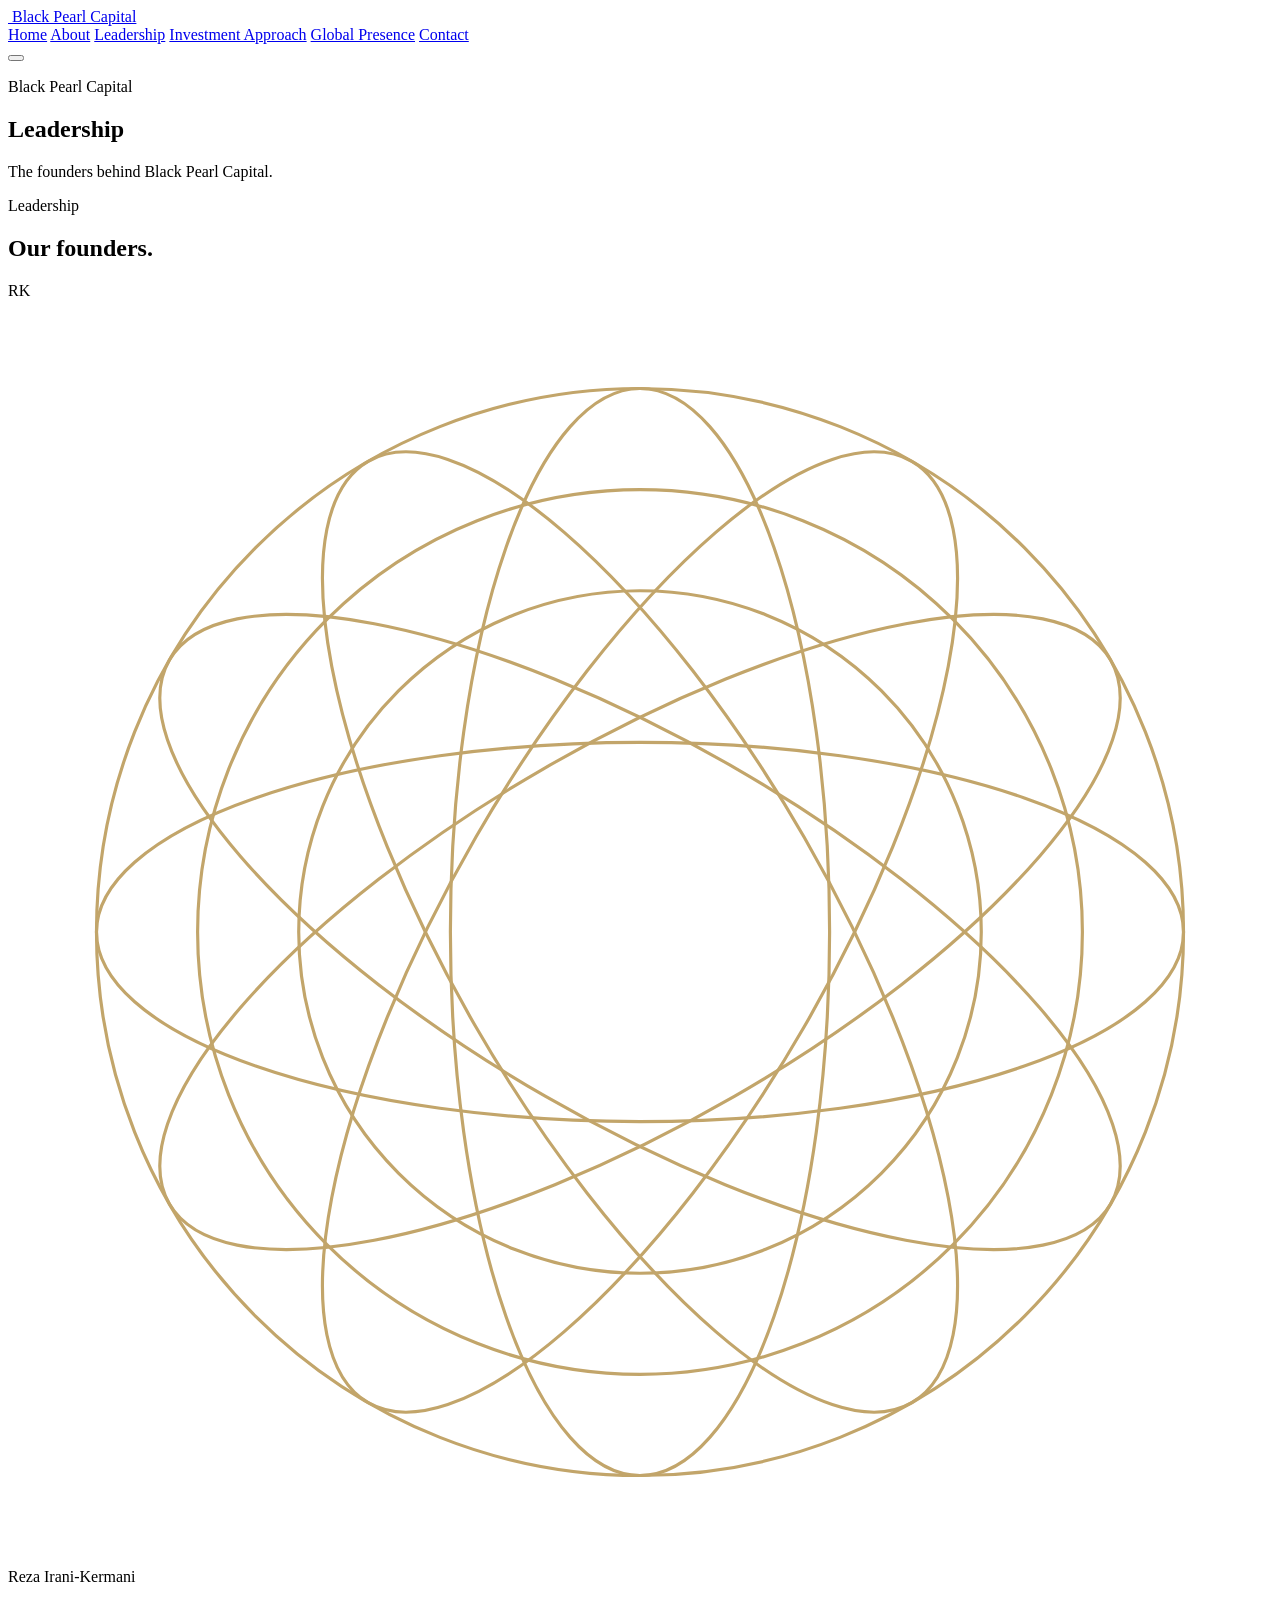
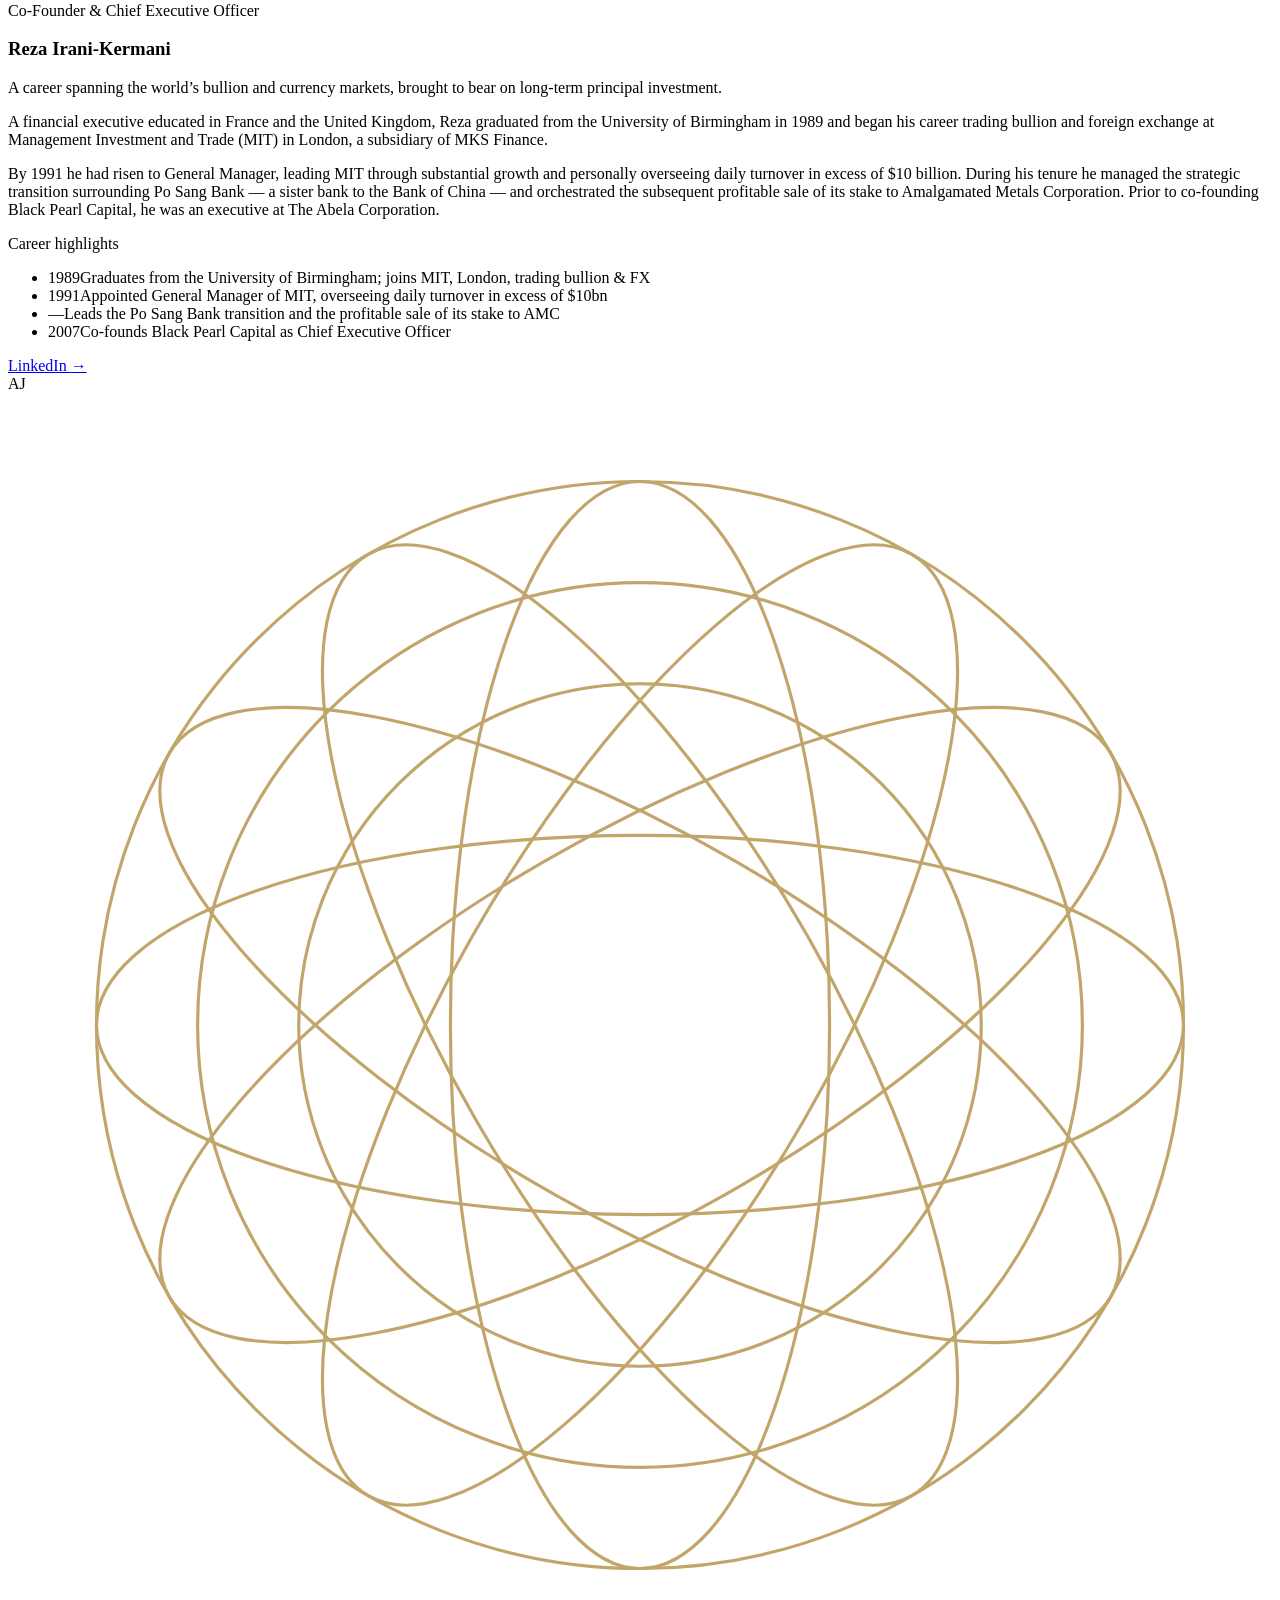
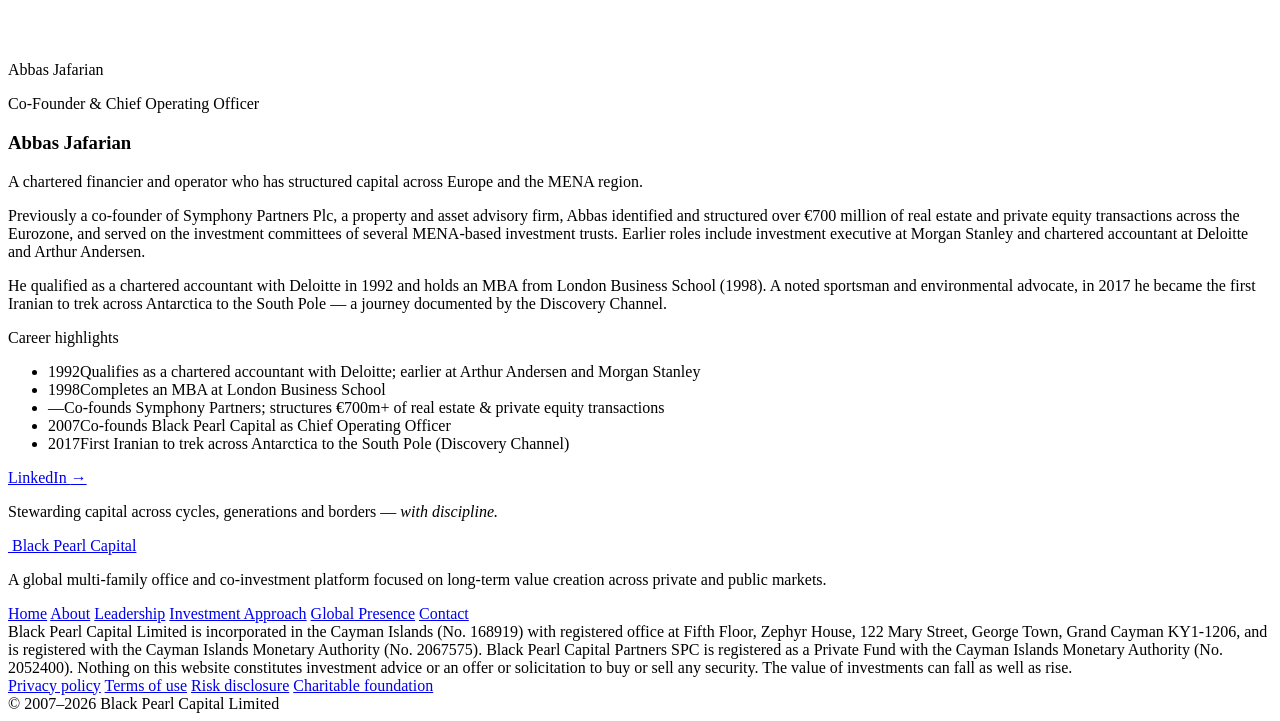
==== leadership.html @ 4b79a656 "Add files via upload" ====
<!DOCTYPE html>
<html lang="en">
<head>
  <meta charset="UTF-8" />
  <meta name="viewport" content="width=device-width, initial-scale=1" />
  <title>Leadership | Black Pearl Capital</title>
  <meta name="description" content="The founders of Black Pearl Capital: Reza Irani-Kermani and Abbas Jafarian." />
  <link rel="canonical" href="https://www.blackpearlcap.com/leadership.html" />
  <meta name="theme-color" content="#07090C" />
  <meta property="og:type" content="website" />
  <meta property="og:site_name" content="Black Pearl Capital" />
  <meta property="og:title" content="Leadership | Black Pearl Capital" />
  <meta property="og:description" content="The founders of Black Pearl Capital: Reza Irani-Kermani and Abbas Jafarian." />
  <meta property="og:image" content="assets/img/logo-mark.svg" />
  <link rel="icon" type="image/svg+xml" href="assets/img/logo-mark.svg" />
  <link rel="preconnect" href="https://fonts.googleapis.com" />
  <link rel="preconnect" href="https://fonts.gstatic.com" crossorigin />
  <link href="https://fonts.googleapis.com/css2?family=Newsreader:ital,opsz,wght@0,6..72,300;0,6..72,400;0,6..72,500;1,6..72,300;1,6..72,400&family=Hanken+Grotesk:wght@300;400;500;600&family=IBM+Plex+Mono:wght@400;500&display=swap" rel="stylesheet" />
  <link rel="stylesheet" href="assets/css/styles.css" />
</head>
<body>

  <header class="nav" id="nav">
    <div class="nav__inner">
      <a class="brand" href="index.html" aria-label="Black Pearl Capital home">
        <img class="brand__mark" src="assets/img/logo-mark.svg" alt="" aria-hidden="true" />
        <span class="brand__name">Black Pearl Capital</span>
      </a>
      <nav class="nav__links" aria-label="Primary">
        <a href="index.html">Home</a>
        <a href="about.html">About</a>
        <a href="leadership.html" class="is-current" aria-current="page">Leadership</a>
        <a href="approach.html">Investment Approach</a>
        <a href="presence.html">Global Presence</a>
        <a href="contact.html">Contact</a>
      </nav>
      <button class="nav__toggle" aria-label="Toggle menu" aria-expanded="false" aria-controls="nav">
        <span></span><span></span><span></span>
      </button>
    </div>
  </header>

  <main id="top">

    <section class="page-hero">
      <div class="container">
        <p class="eyebrow">Black Pearl Capital</p>
        <h1 class="page-hero__title">Leadership</h1>
        <p class="page-hero__sub">The founders behind Black Pearl Capital.</p>
      </div>
    </section>

<section class="section section--hair" id="founders" aria-labelledby="founders-title">
      <div class="container">
        <div class="section-head reveal">
          <p class="eyebrow">Leadership</p>
          <h2 class="section-title" id="founders-title">Our founders.</h2>
        </div>

        <div class="founders-list">
          <article class="founder reveal">
            <div class="founder__portrait" aria-hidden="true">
              <div class="founder__media">
                <!-- Drop in a portrait to use real photography: <img class="founder__photo" src="assets/img/reza.jpg" alt="Reza Irani-Kermani"> -->
                <span class="founder__mono">RK</span>
              </div>
              <svg class="founder__guilloche" viewBox="0 0 200 200" fill="none" stroke="#C2A56A" preserveAspectRatio="xMidYMid meet" aria-hidden="true">
                <g stroke-width="0.5">
                  <circle cx="100" cy="100" r="86"/><circle cx="100" cy="100" r="70"/><circle cx="100" cy="100" r="54"/>
                  <ellipse cx="100" cy="100" rx="86" ry="30"/>
                  <ellipse cx="100" cy="100" rx="86" ry="30" transform="rotate(30 100 100)"/>
                  <ellipse cx="100" cy="100" rx="86" ry="30" transform="rotate(60 100 100)"/>
                  <ellipse cx="100" cy="100" rx="86" ry="30" transform="rotate(90 100 100)"/>
                  <ellipse cx="100" cy="100" rx="86" ry="30" transform="rotate(120 100 100)"/>
                  <ellipse cx="100" cy="100" rx="86" ry="30" transform="rotate(150 100 100)"/>
                </g>
              </svg>
              <span class="founder__frame"></span>
              <span class="founder__plate">Reza Irani-Kermani</span>
            </div>
            <div class="founder__text">
              <p class="founder__role">Co-Founder &amp; Chief Executive Officer</p>
              <h3 class="founder__name">Reza Irani-Kermani</h3>
              <p class="founder__lead">A career spanning the world&rsquo;s bullion and currency markets, brought to bear on long-term principal investment.</p>
              <div class="founder__bio">
                <p>A financial executive educated in France and the United Kingdom, Reza graduated from the University of Birmingham in 1989 and began his career trading bullion and foreign exchange at Management Investment and Trade (MIT) in London, a subsidiary of MKS Finance.</p>
                <p>By 1991 he had risen to General Manager, leading MIT through substantial growth and personally overseeing daily turnover in excess of $10 billion. During his tenure he managed the strategic transition surrounding Po Sang Bank &mdash; a sister bank to the Bank of China &mdash; and orchestrated the subsequent profitable sale of its stake to Amalgamated Metals Corporation. Prior to co-founding Black Pearl Capital, he was an executive at The Abela Corporation.</p>
              </div>
              <div class="career">
                <p class="career__head">Career highlights</p>
                <ul class="career__list">
                  <li><span class="career__yr">1989</span><span class="career__ev">Graduates from the University of Birmingham; joins MIT, London, trading bullion &amp; FX</span></li>
                  <li><span class="career__yr">1991</span><span class="career__ev">Appointed General Manager of MIT, overseeing daily turnover in excess of $10bn</span></li>
                  <li><span class="career__yr">&mdash;</span><span class="career__ev">Leads the Po Sang Bank transition and the profitable sale of its stake to AMC</span></li>
                  <li><span class="career__yr">2007</span><span class="career__ev">Co-founds Black Pearl Capital as Chief Executive Officer</span></li>
                </ul>
              </div>
              <a class="founder__link" href="https://www.linkedin.com/in/reza-irani-kermani/" target="_blank" rel="noopener">LinkedIn <span aria-hidden="true">&rarr;</span></a>
            </div>
          </article>

          <article class="founder reveal">
            <div class="founder__portrait" aria-hidden="true">
              <div class="founder__media">
                <!-- Drop in a portrait to use real photography: <img class="founder__photo" src="assets/img/abbas.jpg" alt="Abbas Jafarian"> -->
                <span class="founder__mono">AJ</span>
              </div>
              <svg class="founder__guilloche" viewBox="0 0 200 200" fill="none" stroke="#C2A56A" preserveAspectRatio="xMidYMid meet" aria-hidden="true">
                <g stroke-width="0.5">
                  <circle cx="100" cy="100" r="86"/><circle cx="100" cy="100" r="70"/><circle cx="100" cy="100" r="54"/>
                  <ellipse cx="100" cy="100" rx="86" ry="30"/>
                  <ellipse cx="100" cy="100" rx="86" ry="30" transform="rotate(30 100 100)"/>
                  <ellipse cx="100" cy="100" rx="86" ry="30" transform="rotate(60 100 100)"/>
                  <ellipse cx="100" cy="100" rx="86" ry="30" transform="rotate(90 100 100)"/>
                  <ellipse cx="100" cy="100" rx="86" ry="30" transform="rotate(120 100 100)"/>
                  <ellipse cx="100" cy="100" rx="86" ry="30" transform="rotate(150 100 100)"/>
                </g>
              </svg>
              <span class="founder__frame"></span>
              <span class="founder__plate">Abbas Jafarian</span>
            </div>
            <div class="founder__text">
              <p class="founder__role">Co-Founder &amp; Chief Operating Officer</p>
              <h3 class="founder__name">Abbas Jafarian</h3>
              <p class="founder__lead">A chartered financier and operator who has structured capital across Europe and the MENA region.</p>
              <div class="founder__bio">
                <p>Previously a co-founder of Symphony Partners Plc, a property and asset advisory firm, Abbas identified and structured over &euro;700 million of real estate and private equity transactions across the Eurozone, and served on the investment committees of several MENA-based investment trusts. Earlier roles include investment executive at Morgan Stanley and chartered accountant at Deloitte and Arthur Andersen.</p>
                <p>He qualified as a chartered accountant with Deloitte in 1992 and holds an MBA from London Business School (1998). A noted sportsman and environmental advocate, in 2017 he became the first Iranian to trek across Antarctica to the South Pole &mdash; a journey documented by the Discovery Channel.</p>
              </div>
              <div class="career">
                <p class="career__head">Career highlights</p>
                <ul class="career__list">
                  <li><span class="career__yr">1992</span><span class="career__ev">Qualifies as a chartered accountant with Deloitte; earlier at Arthur Andersen and Morgan Stanley</span></li>
                  <li><span class="career__yr">1998</span><span class="career__ev">Completes an MBA at London Business School</span></li>
                  <li><span class="career__yr">&mdash;</span><span class="career__ev">Co-founds Symphony Partners; structures &euro;700m+ of real estate &amp; private equity transactions</span></li>
                  <li><span class="career__yr">2007</span><span class="career__ev">Co-founds Black Pearl Capital as Chief Operating Officer</span></li>
                  <li><span class="career__yr">2017</span><span class="career__ev">First Iranian to trek across Antarctica to the South Pole (Discovery Channel)</span></li>
                </ul>
              </div>
              <a class="founder__link" href="https://www.linkedin.com/in/abbas-jafarian-8b5b312/" target="_blank" rel="noopener">LinkedIn <span aria-hidden="true">&rarr;</span></a>
            </div>
          </article>
        </div>
      </div>
    </section>
  </main>

<footer class="footer">
    <div class="container">
      <p class="footer__statement reveal">Stewarding capital across cycles, generations and borders &mdash; <em>with discipline.</em></p>
      <div class="footer__top">
        <div class="footer__brand">
          <a class="brand" href="index.html" aria-label="Black Pearl Capital home">
            <img class="brand__mark" src="assets/img/logo-mark.svg" alt="" aria-hidden="true" />
            <span class="brand__name">Black Pearl Capital</span>
          </a>
          <p class="footer__tag">A global multi-family office and co-investment platform focused on long-term value creation across private and public markets.</p>
        </div>
        <nav class="footer__nav" aria-label="Footer">
          <a href="index.html">Home</a>
          <a href="about.html">About</a>
          <a href="leadership.html">Leadership</a>
          <a href="approach.html">Investment Approach</a>
          <a href="presence.html">Global Presence</a>
          <a href="contact.html">Contact</a>
        </nav>
      </div>

      <div class="footer__legal">
        Black Pearl Capital Limited is incorporated in the Cayman Islands (No. 168919) with registered office at Fifth Floor, Zephyr House, 122 Mary Street, George Town, Grand Cayman KY1-1206, and is registered with the Cayman Islands Monetary Authority (No. 2067575). Black Pearl Capital Partners SPC is registered as a Private Fund with the Cayman Islands Monetary Authority (No. 2052400). Nothing on this website constitutes investment advice or an offer or solicitation to buy or sell any security. The value of investments can fall as well as rise.
      </div>

      <div class="footer__bottom">
        <div class="footer__policies">
          <a href="https://www.blackpearlcap.com/privacy-policy" target="_blank" rel="noopener">Privacy policy</a>
          <a href="https://www.blackpearlcap.com/website-terms-of-use" target="_blank" rel="noopener">Terms of use</a>
          <a href="https://www.blackpearlcap.com/risk-disclosure" target="_blank" rel="noopener">Risk disclosure</a>
          <a href="https://www.blackpearlcap.com/charitable-foundation" target="_blank" rel="noopener">Charitable foundation</a>
        </div>
        <div class="footer__copy">&copy; 2007&ndash;<span id="year">2026</span> Black Pearl Capital Limited</div>
      </div>
    </div>
  </footer>
  <script src="components/world-map.js"></script>
  <script src="components/reveal.js"></script>
  <script src="assets/js/main.js"></script>
</body>
</html>
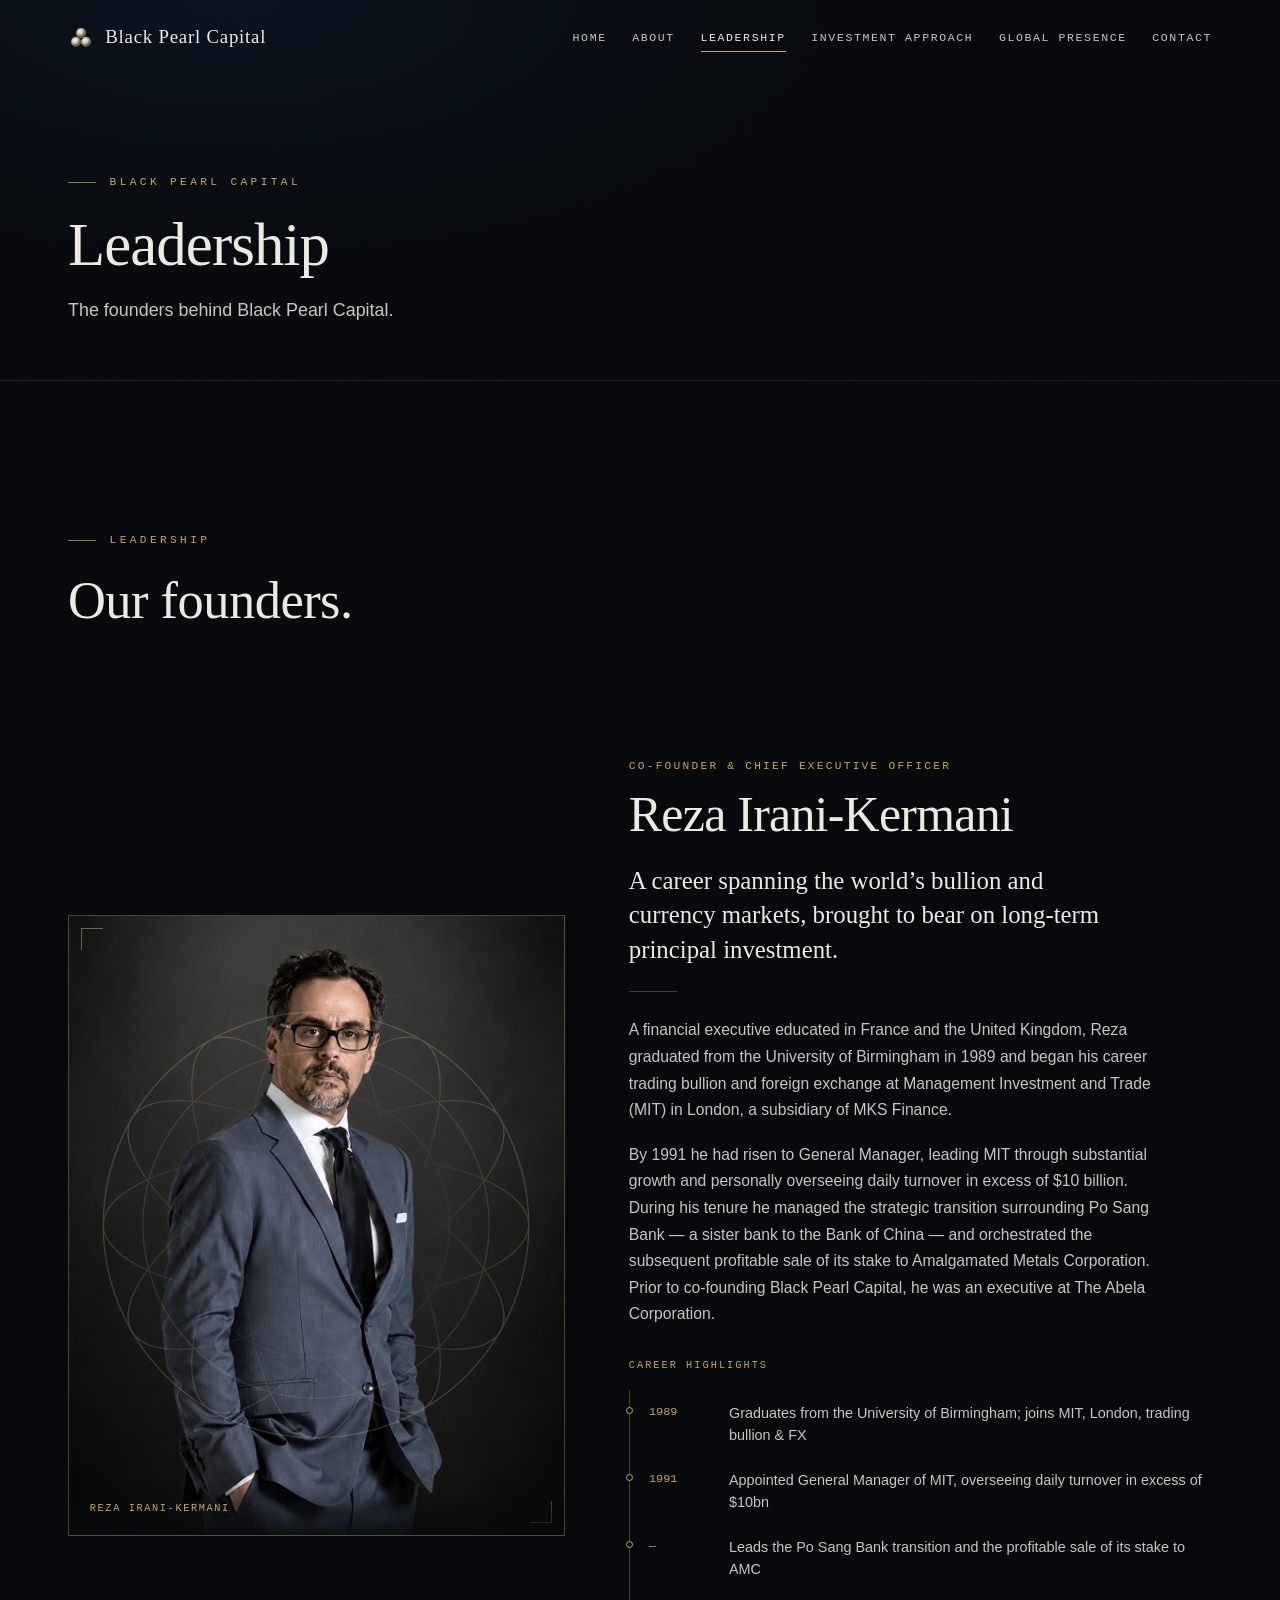
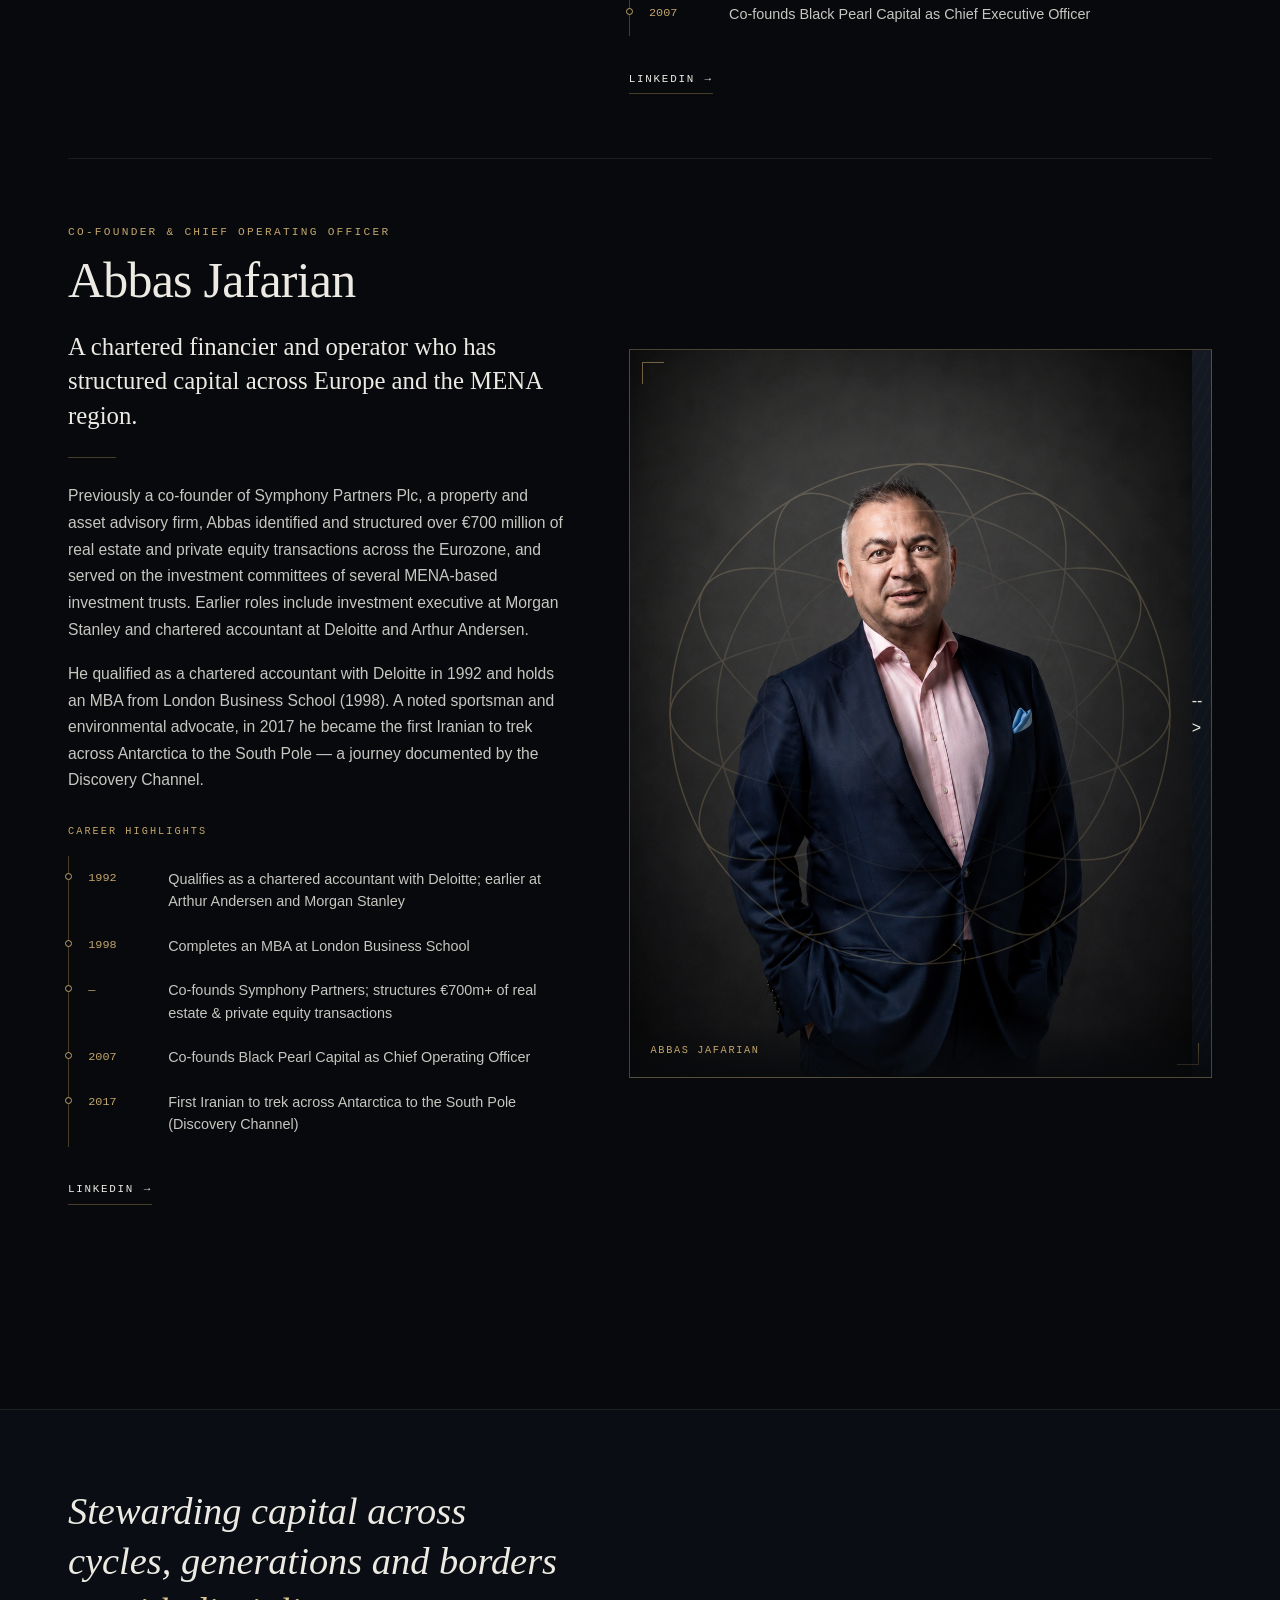
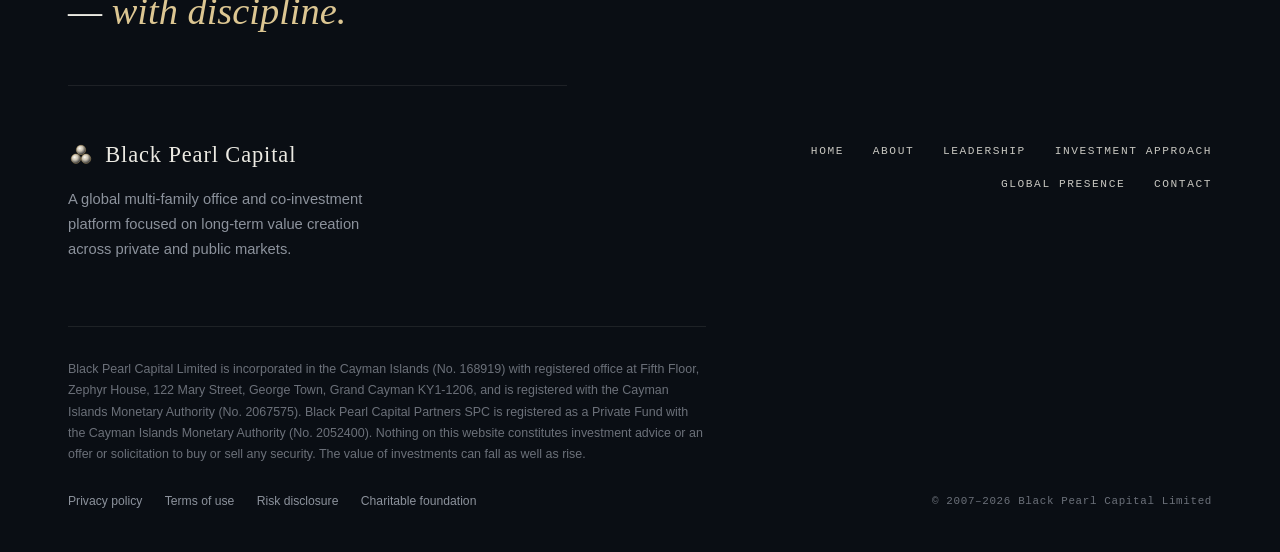
==== commit e7363f3a: "Update leadership.html" ====
--- a/leadership.html
+++ b/leadership.html
@@ -61,7 +61,7 @@
           <article class="founder reveal">
             <div class="founder__portrait" aria-hidden="true">
               <div class="founder__media">
-                <!-- Drop in a portrait to use real photography: <img class="founder__photo" src="assets/img/reza.jpg" alt="Reza Irani-Kermani"> -->
+               <img class="founder__photo" src="assets/img/Reza-Irani-Kermani.png" alt="Reza Irani-Kermani">
                 <span class="founder__mono">RK</span>
               </div>
               <svg class="founder__guilloche" viewBox="0 0 200 200" fill="none" stroke="#C2A56A" preserveAspectRatio="xMidYMid meet" aria-hidden="true">
@@ -102,7 +102,7 @@
           <article class="founder reveal">
             <div class="founder__portrait" aria-hidden="true">
               <div class="founder__media">
-                <!-- Drop in a portrait to use real photography: <img class="founder__photo" src="assets/img/abbas.jpg" alt="Abbas Jafarian"> -->
+               <img class="founder__photo" src="assets/img/Abbas-Jafarian.png" alt="Abbas Jafarian"> -->
                 <span class="founder__mono">AJ</span>
               </div>
               <svg class="founder__guilloche" viewBox="0 0 200 200" fill="none" stroke="#C2A56A" preserveAspectRatio="xMidYMid meet" aria-hidden="true">
--- a/assets/css/styles.css
+++ b/assets/css/styles.css
@@ -0,0 +1,1432 @@
+/* =====================================================================
+   Black Pearl Capital — Institutional Identity
+   Design system: serif voice (Newsreader) · grotesque clarity (Hanken
+   Grotesk) · mono precision (IBM Plex Mono). Obsidian + champagne gold.
+   ===================================================================== */
+
+/* ---------- Tokens ---------- */
+:root {
+  --obsidian:    #07090C;
+  --ink:         #0A0E14;
+  --navy:        #0B1422;
+  --navy-2:      #0E1B30;
+  --charcoal:    #12161D;
+  --charcoal-2:  #181D26;
+
+  --pearl:       #ECEAE3;
+  --pearl-2:     #C7C6C0;
+  --muted:       #8C929C;
+  --muted-2:     #6B7079;
+
+  --gold:        #C2A56A;
+  --gold-bright: #DCC692;
+  --gold-deep:   #8C7240;
+
+  --line:        rgba(236,234,227,0.085);
+  --line-soft:   rgba(236,234,227,0.05);
+  --gold-line:   rgba(194,165,106,0.34);
+  --gold-glow:   rgba(194,165,106,0.16);
+
+  --serif: "Newsreader", Georgia, "Times New Roman", serif;
+  --sans:  "Hanken Grotesk", -apple-system, BlinkMacSystemFont, "Segoe UI", Roboto, sans-serif;
+  --mono:  "IBM Plex Mono", ui-monospace, "SFMono-Regular", Menlo, monospace;
+
+  --container: 1240px;
+  --pad-x: clamp(1.25rem, 5vw, 3rem);
+  --section-y: clamp(5rem, 11vw, 9.5rem);
+
+  --ease: cubic-bezier(0.22, 1, 0.36, 1);
+  --nav-h: 76px;
+}
+
+/* ---------- Reset ---------- */
+*, *::before, *::after { box-sizing: border-box; }
+* { margin: 0; }
+html {
+  scroll-behavior: smooth;
+  scroll-padding-top: var(--nav-h);
+  -webkit-text-size-adjust: 100%;
+}
+body {
+  background: var(--obsidian);
+  color: var(--pearl);
+  font-family: var(--sans);
+  font-size: 1rem;
+  line-height: 1.7;
+  font-weight: 360;
+  -webkit-font-smoothing: antialiased;
+  text-rendering: optimizeLegibility;
+  overflow-x: hidden;
+}
+img, svg { display: block; max-width: 100%; }
+a { color: inherit; text-decoration: none; }
+button { font: inherit; color: inherit; background: none; border: none; cursor: pointer; }
+ul { list-style: none; padding: 0; }
+:focus-visible {
+  outline: 2px solid var(--gold);
+  outline-offset: 3px;
+  border-radius: 2px;
+}
+
+/* Film grain — kills flat gradients, adds matte depth */
+body::after {
+  content: "";
+  position: fixed;
+  inset: 0;
+  pointer-events: none;
+  z-index: 9999;
+  opacity: 0.035;
+  mix-blend-mode: overlay;
+  background-image: url("data:image/svg+xml,%3Csvg xmlns='http://www.w3.org/2000/svg' width='160' height='160'%3E%3Cfilter id='n'%3E%3CfeTurbulence type='fractalNoise' baseFrequency='0.85' numOctaves='2' stitchTiles='stitch'/%3E%3C/filter%3E%3Crect width='100%25' height='100%25' filter='url(%23n)'/%3E%3C/svg%3E");
+}
+
+/* ---------- Layout primitives ---------- */
+.container {
+  width: 100%;
+  max-width: var(--container);
+  margin-inline: auto;
+  padding-inline: var(--pad-x);
+}
+.section { padding-block: var(--section-y); position: relative; }
+.section--hair { border-top: 1px solid var(--line); }
+
+.eyebrow {
+  font-family: var(--mono);
+  font-size: 0.7rem;
+  letter-spacing: 0.3em;
+  text-transform: uppercase;
+  color: var(--gold);
+  display: inline-flex;
+  align-items: center;
+  gap: 0.85rem;
+  font-weight: 500;
+}
+.eyebrow::before {
+  content: "";
+  width: 28px;
+  height: 1px;
+  background: var(--gold);
+  opacity: 0.7;
+}
+.section-head { max-width: 60ch; margin-bottom: clamp(2.5rem, 5vw, 4rem); }
+.section-title {
+  font-family: var(--serif);
+  font-weight: 300;
+  font-size: clamp(1.9rem, 4.1vw, 3.3rem);
+  line-height: 1.08;
+  letter-spacing: -0.01em;
+  margin-top: 1.4rem;
+  color: var(--pearl);
+}
+.section-title em { font-style: italic; color: var(--gold-bright); }
+.lede {
+  margin-top: 1.5rem;
+  color: var(--pearl-2);
+  font-size: clamp(1rem, 1.4vw, 1.12rem);
+  max-width: 56ch;
+  line-height: 1.75;
+}
+
+/* Reveal-on-scroll */
+.reveal {
+  opacity: 0;
+  transform: translateY(26px);
+  transition: opacity 1s var(--ease), transform 1s var(--ease);
+  will-change: opacity, transform;
+}
+.reveal.is-visible { opacity: 1; transform: none; }
+[data-reveal-delay="1"] { transition-delay: 0.08s; }
+[data-reveal-delay="2"] { transition-delay: 0.16s; }
+[data-reveal-delay="3"] { transition-delay: 0.24s; }
+[data-reveal-delay="4"] { transition-delay: 0.32s; }
+
+/* ---------- Buttons ---------- */
+.btn {
+  display: inline-flex;
+  align-items: center;
+  gap: 0.7rem;
+  font-family: var(--mono);
+  font-size: 0.74rem;
+  letter-spacing: 0.18em;
+  text-transform: uppercase;
+  padding: 1.05rem 1.6rem;
+  border: 1px solid var(--gold-line);
+  color: var(--pearl);
+  position: relative;
+  overflow: hidden;
+  transition: color 0.5s var(--ease), border-color 0.5s var(--ease);
+}
+.btn::before {
+  content: "";
+  position: absolute; inset: 0;
+  background: var(--gold);
+  transform: translateY(101%);
+  transition: transform 0.5s var(--ease);
+  z-index: -1;
+}
+.btn:hover { color: var(--obsidian); border-color: var(--gold); }
+.btn:hover::before { transform: translateY(0); }
+.btn .arrow { transition: transform 0.5s var(--ease); }
+.btn:hover .arrow { transform: translateX(4px); }
+.btn--ghost { border-color: var(--line); color: var(--pearl-2); }
+.btn--ghost::before { background: rgba(236,234,227,0.92); }
+
+/* ====================================================================
+   Navigation
+   ==================================================================== */
+.nav {
+  position: fixed;
+  inset: 0 0 auto 0;
+  z-index: 100;
+  height: var(--nav-h);
+  display: flex;
+  align-items: center;
+  transition: background 0.5s var(--ease), border-color 0.5s var(--ease), backdrop-filter 0.5s var(--ease);
+  border-bottom: 1px solid transparent;
+}
+.nav.is-scrolled {
+  background: rgba(7,9,12,0.78);
+  backdrop-filter: blur(14px) saturate(120%);
+  -webkit-backdrop-filter: blur(14px) saturate(120%);
+  border-bottom-color: var(--line);
+}
+.nav__inner {
+  width: 100%;
+  max-width: var(--container);
+  margin-inline: auto;
+  padding-inline: var(--pad-x);
+  display: flex;
+  align-items: center;
+  justify-content: space-between;
+  gap: 2rem;
+}
+.brand { display: flex; align-items: center; gap: 0.7rem; }
+.brand__mark { width: 26px; height: 26px; flex: none; }
+.brand__name {
+  font-family: var(--serif);
+  font-size: 1.18rem;
+  letter-spacing: 0.04em;
+  font-weight: 400;
+  line-height: 1;
+}
+.brand__name span { color: inherit; }
+.nav__links { display: flex; align-items: center; gap: clamp(1.1rem, 2vw, 2.1rem); }
+.nav__links a {
+  font-family: var(--mono);
+  font-size: 0.72rem;
+  letter-spacing: 0.14em;
+  text-transform: uppercase;
+  color: var(--pearl-2);
+  position: relative;
+  padding-block: 0.3rem;
+  transition: color 0.4s var(--ease);
+}
+.nav__links a::after {
+  content: "";
+  position: absolute; left: 0; bottom: 0;
+  width: 100%; height: 1px;
+  background: var(--gold);
+  transform: scaleX(0);
+  transform-origin: left;
+  transition: transform 0.4s var(--ease);
+}
+.nav__links a:hover, .nav__links a.is-active { color: var(--pearl); }
+.nav__links a:hover::after, .nav__links a.is-active::after { transform: scaleX(1); }
+
+.nav__toggle {
+  display: none;
+  width: 30px; height: 22px;
+  position: relative;
+}
+.nav__toggle span {
+  position: absolute; left: 0; height: 1.5px; width: 100%;
+  background: var(--pearl);
+  transition: transform 0.4s var(--ease), opacity 0.3s var(--ease);
+}
+.nav__toggle span:nth-child(1) { top: 0; }
+.nav__toggle span:nth-child(2) { top: 50%; transform: translateY(-50%); }
+.nav__toggle span:nth-child(3) { bottom: 0; }
+.nav.is-open .nav__toggle span:nth-child(1) { top: 50%; transform: rotate(45deg); }
+.nav.is-open .nav__toggle span:nth-child(2) { opacity: 0; }
+.nav.is-open .nav__toggle span:nth-child(3) { bottom: auto; top: 50%; transform: rotate(-45deg); }
+
+/* ====================================================================
+   Hero
+   ==================================================================== */
+.hero {
+  position: relative;
+  min-height: 100svh;
+  display: flex;
+  align-items: center;
+  padding-top: var(--nav-h);
+  overflow: hidden;
+  isolation: isolate;
+}
+.hero__map {
+  position: absolute;
+  inset: -8% -4% auto -4%;
+  top: 50%;
+  transform: translateY(-50%);
+  z-index: -2;
+  opacity: 0.9;
+}
+.hero__map svg { width: 108%; height: auto; margin-left: -4%; }
+.hero::before {
+  /* radial spotlight + vignette */
+  content: "";
+  position: absolute; inset: 0; z-index: -1;
+  background:
+    radial-gradient(80% 70% at 22% 42%, rgba(14,27,48,0.55), transparent 60%),
+    radial-gradient(120% 120% at 80% 30%, rgba(0,0,0,0) 35%, var(--obsidian) 85%),
+    linear-gradient(to bottom, rgba(7,9,12,0.35), rgba(7,9,12,0.2) 45%, var(--obsidian) 96%);
+}
+.hero__inner { width: 100%; }
+.hero__eyebrow { margin-bottom: 2rem; }
+.hero h1 {
+  font-family: var(--serif);
+  font-weight: 300;
+  font-size: clamp(2.6rem, 6.6vw, 6.2rem);
+  line-height: 1.02;
+  letter-spacing: -0.018em;
+  max-width: 17ch;
+  color: var(--pearl);
+}
+.hero h1 .ln { display: block; overflow: hidden; }
+.hero h1 .ln > span { display: block; }
+.hero h1 em { font-style: italic; color: var(--gold-bright); }
+.hero__sub {
+  margin-top: 2rem;
+  max-width: 54ch;
+  color: var(--pearl-2);
+  font-size: clamp(1.02rem, 1.5vw, 1.22rem);
+  line-height: 1.7;
+}
+.hero__cta { margin-top: 2.8rem; display: flex; flex-wrap: wrap; gap: 1rem; }
+.hero__scroll {
+  position: absolute;
+  bottom: 2rem; left: var(--pad-x);
+  display: flex; align-items: center; gap: 0.8rem;
+  font-family: var(--mono); font-size: 0.66rem; letter-spacing: 0.22em;
+  text-transform: uppercase; color: var(--muted);
+}
+.hero__scroll .line {
+  width: 46px; height: 1px; background: var(--gold-line); position: relative; overflow: hidden;
+}
+.hero__scroll .line::after {
+  content: ""; position: absolute; inset: 0; width: 40%; background: var(--gold);
+  animation: scrollLine 2.6s var(--ease) infinite;
+}
+@keyframes scrollLine { 0% { transform: translateX(-120%);} 60%,100% { transform: translateX(280%);} }
+
+/* Hero load choreography */
+.hero h1 .ln > span,
+.hero__eyebrow, .hero__sub, .hero__cta, .hero__scroll {
+  opacity: 0; transform: translateY(110%);
+}
+.hero h1 .ln > span { transform: translateY(110%); }
+.hero__eyebrow, .hero__sub, .hero__cta, .hero__scroll { transform: translateY(20px); }
+.is-loaded .hero h1 .ln > span,
+.is-loaded .hero__eyebrow,
+.is-loaded .hero__sub,
+.is-loaded .hero__cta,
+.is-loaded .hero__scroll {
+  opacity: 1; transform: none;
+  transition: opacity 1.1s var(--ease), transform 1.1s var(--ease);
+}
+.is-loaded .hero__eyebrow { transition-delay: 0.1s; }
+.is-loaded .hero h1 .ln:nth-child(1) > span { transition-delay: 0.25s; }
+.is-loaded .hero h1 .ln:nth-child(2) > span { transition-delay: 0.37s; }
+.is-loaded .hero h1 .ln:nth-child(3) > span { transition-delay: 0.49s; }
+.is-loaded .hero h1 .ln:nth-child(4) > span { transition-delay: 0.61s; }
+.is-loaded .hero__sub { transition-delay: 0.8s; }
+.is-loaded .hero__cta { transition-delay: 0.95s; }
+.is-loaded .hero__scroll { transition-delay: 1.2s; }
+
+/* ====================================================================
+   Stats band
+   ==================================================================== */
+.stats {
+  border-top: 1px solid var(--line);
+  border-bottom: 1px solid var(--line);
+  background: linear-gradient(180deg, rgba(11,20,34,0.4), rgba(7,9,12,0));
+}
+.stats__grid {
+  display: grid;
+  grid-template-columns: repeat(4, 1fr);
+}
+.stat {
+  padding: clamp(2.2rem, 4vw, 3.4rem) clamp(1.2rem, 2.5vw, 2.2rem);
+  border-left: 1px solid var(--line);
+}
+.stat:first-child { border-left: none; }
+.stat__num {
+  font-family: var(--serif);
+  font-weight: 300;
+  font-size: clamp(2.4rem, 4.6vw, 4rem);
+  line-height: 1;
+  color: var(--pearl);
+  letter-spacing: -0.01em;
+}
+.stat__num .unit { color: var(--gold); }
+.stat__label {
+  margin-top: 1rem;
+  font-family: var(--mono);
+  font-size: 0.68rem;
+  letter-spacing: 0.16em;
+  text-transform: uppercase;
+  color: var(--pearl-2);
+}
+.stat__sub { margin-top: 0.45rem; font-size: 0.86rem; color: var(--muted); }
+
+/* ====================================================================
+   The Firm
+   ==================================================================== */
+.firm__grid {
+  display: grid;
+  grid-template-columns: 0.95fr 1.15fr;
+  gap: clamp(2.5rem, 6vw, 6rem);
+  align-items: start;
+}
+.firm__body p { color: var(--pearl-2); margin-bottom: 1.3rem; max-width: 56ch; }
+.firm__body p:last-child { margin-bottom: 0; }
+.pullquote {
+  font-family: var(--serif);
+  font-weight: 300;
+  font-style: italic;
+  font-size: clamp(1.5rem, 2.8vw, 2.4rem);
+  line-height: 1.3;
+  color: var(--pearl);
+  position: relative;
+  padding-left: 1.6rem;
+  border-left: 1px solid var(--gold-line);
+}
+.pullquote cite {
+  display: block;
+  margin-top: 1.4rem;
+  font-family: var(--mono);
+  font-style: normal;
+  font-size: 0.7rem;
+  letter-spacing: 0.16em;
+  text-transform: uppercase;
+  color: var(--gold);
+}
+
+/* ====================================================================
+   Philosophy
+   ==================================================================== */
+.pillars {
+  display: grid;
+  grid-template-columns: 1fr 1fr;
+  gap: clamp(1.5rem, 3vw, 2.4rem);
+  margin-bottom: clamp(2.4rem, 5vw, 3.6rem);
+}
+.pillar {
+  padding: clamp(2rem, 3.5vw, 3rem);
+  border: 1px solid var(--line);
+  background: linear-gradient(180deg, rgba(24,29,38,0.55), rgba(10,14,20,0.2));
+  position: relative;
+  transition: border-color 0.6s var(--ease), transform 0.6s var(--ease);
+}
+.pillar:hover { border-color: var(--gold-line); transform: translateY(-4px); }
+.pillar__k {
+  font-family: var(--mono); font-size: 0.68rem; letter-spacing: 0.2em;
+  text-transform: uppercase; color: var(--gold);
+}
+.pillar h3 {
+  font-family: var(--serif); font-weight: 350; font-size: clamp(1.35rem, 2.2vw, 1.9rem);
+  margin: 0.9rem 0 1rem; line-height: 1.2;
+}
+.pillar p { color: var(--pearl-2); font-size: 0.98rem; }
+.tenets {
+  display: grid;
+  grid-template-columns: repeat(4, 1fr);
+  border-top: 1px solid var(--line);
+}
+.tenet {
+  padding: clamp(1.8rem, 3vw, 2.6rem) clamp(1.2rem, 2vw, 1.8rem);
+  border-left: 1px solid var(--line);
+}
+.tenet:first-child { border-left: none; }
+.tenet h4 {
+  font-family: var(--serif); font-weight: 400; font-size: 1.18rem; margin-bottom: 0.8rem;
+}
+.tenet p { color: var(--muted); font-size: 0.9rem; line-height: 1.65; }
+.tenet .idx {
+  font-family: var(--mono); font-size: 0.66rem; color: var(--gold-deep);
+  letter-spacing: 0.15em; display: block; margin-bottom: 1rem;
+}
+
+/* ====================================================================
+   Investment focus
+   ==================================================================== */
+.focus__grid {
+  display: grid;
+  grid-template-columns: repeat(6, 1fr);
+  gap: 1.1rem;
+}
+.fcard {
+  grid-column: span 2;
+  position: relative;
+  min-height: 360px;
+  border: 1px solid var(--line);
+  overflow: hidden;
+  display: flex;
+  flex-direction: column;
+  justify-content: flex-end;
+  padding: clamp(1.6rem, 2.4vw, 2.2rem);
+  background: var(--charcoal);
+  transition: border-color 0.6s var(--ease), transform 0.6s var(--ease);
+}
+.fcard:nth-child(1), .fcard:nth-child(2) { grid-column: span 3; min-height: 420px; }
+.fcard:hover { border-color: var(--gold-line); transform: translateY(-4px); }
+.fcard__art { position: absolute; inset: 0; z-index: 0; opacity: 0.9; }
+.fcard__art svg { width: 100%; height: 100%; }
+.fcard::after {
+  content: ""; position: absolute; inset: 0; z-index: 1;
+  background: linear-gradient(180deg, rgba(7,9,12,0.1) 0%, rgba(7,9,12,0.55) 55%, rgba(7,9,12,0.92) 100%);
+  transition: opacity 0.6s var(--ease);
+}
+.fcard > * { position: relative; z-index: 2; }
+.fcard__k {
+  font-family: var(--mono); font-size: 0.64rem; letter-spacing: 0.2em;
+  text-transform: uppercase; color: var(--gold); margin-bottom: 0.7rem;
+}
+.fcard h3 {
+  font-family: var(--serif); font-weight: 350; font-size: clamp(1.4rem, 2.2vw, 1.95rem);
+  line-height: 1.12; margin-bottom: 0.9rem;
+}
+.fcard p {
+  color: var(--pearl-2); font-size: 0.92rem; line-height: 1.6;
+  max-width: 46ch;
+  max-height: 0; opacity: 0; overflow: hidden;
+  transition: max-height 0.7s var(--ease), opacity 0.6s var(--ease), margin 0.6s var(--ease);
+}
+.fcard:hover p, .fcard:focus-within p { max-height: 200px; opacity: 1; }
+
+/* ====================================================================
+   Track record / timeline
+   ==================================================================== */
+.timeline { position: relative; margin-top: 1rem; }
+.timeline::before {
+  content: ""; position: absolute; left: 0; top: 6px; bottom: 6px; width: 1px;
+  background: linear-gradient(to bottom, var(--gold-line), var(--line) 80%);
+}
+.tl-item {
+  display: grid;
+  grid-template-columns: 140px 1fr;
+  gap: clamp(1rem, 3vw, 2.5rem);
+  padding: clamp(1.4rem, 2.4vw, 2rem) 0 clamp(1.4rem, 2.4vw, 2rem) clamp(1.6rem, 3vw, 2.4rem);
+  border-top: 1px solid var(--line);
+  position: relative;
+}
+.tl-item:first-child { border-top: none; }
+.tl-item::before {
+  content: ""; position: absolute; left: -4px; top: clamp(1.7rem, 2.7vw, 2.3rem);
+  width: 9px; height: 9px; border-radius: 50%;
+  background: var(--obsidian); border: 1px solid var(--gold);
+  box-shadow: 0 0 0 4px var(--obsidian);
+}
+.tl-item:hover::before { background: var(--gold); box-shadow: 0 0 14px var(--gold-glow), 0 0 0 4px var(--obsidian); }
+.tl-year {
+  font-family: var(--mono); font-size: 0.82rem; letter-spacing: 0.12em;
+  color: var(--gold); padding-top: 0.1rem;
+}
+.tl-body h4 { font-family: var(--serif); font-weight: 400; font-size: clamp(1.15rem, 1.8vw, 1.45rem); margin-bottom: 0.5rem; }
+.tl-body p { color: var(--muted); font-size: 0.94rem; max-width: 60ch; }
+
+/* ====================================================================
+   Portfolio
+   ==================================================================== */
+.pf-grid {
+  display: grid;
+  grid-template-columns: repeat(4, 1fr);
+  border-top: 1px solid var(--line);
+  border-left: 1px solid var(--line);
+}
+.pf-card {
+  border-right: 1px solid var(--line);
+  border-bottom: 1px solid var(--line);
+  padding: clamp(1.8rem, 2.6vw, 2.5rem);
+  min-height: 230px;
+  display: flex;
+  flex-direction: column;
+  justify-content: space-between;
+  position: relative;
+  overflow: hidden;
+  transition: background 0.6s var(--ease);
+}
+.pf-card::before {
+  content: ""; position: absolute; top: 0; left: 0; width: 0; height: 1px;
+  background: var(--gold); transition: width 0.6s var(--ease);
+}
+.pf-card:hover { background: var(--charcoal); }
+.pf-card:hover::before { width: 100%; }
+.pf-card__name {
+  font-family: var(--serif); font-weight: 400; font-size: clamp(1.3rem, 2vw, 1.7rem);
+  letter-spacing: 0.01em; color: var(--pearl); transition: color 0.5s var(--ease);
+}
+.pf-card:hover .pf-card__name { color: var(--gold-bright); }
+.pf-card__meta { margin-top: 1.4rem; }
+.pf-card__sector {
+  font-family: var(--mono); font-size: 0.64rem; letter-spacing: 0.16em;
+  text-transform: uppercase; color: var(--gold);
+}
+.pf-card__cat { display: block; margin-top: 0.5rem; color: var(--muted); font-size: 0.86rem; }
+.pf-note { margin-top: 1.6rem; font-size: 0.78rem; color: var(--muted-2); }
+
+/* ====================================================================
+   Founders
+   ==================================================================== */
+.founder {
+  display: grid;
+  grid-template-columns: 0.8fr 1.2fr;
+  gap: clamp(2rem, 5vw, 4.5rem);
+  align-items: center;
+  padding-block: clamp(2.5rem, 5vw, 4rem);
+  border-top: 1px solid var(--line);
+}
+.founder:first-of-type { border-top: none; }
+.founder:nth-child(even) .founder__portrait { order: 2; }
+.founder__portrait {
+  position: relative;
+  aspect-ratio: 4 / 5;
+  border: 1px solid var(--gold-line);
+  background:
+    radial-gradient(120% 90% at 30% 20%, rgba(194,165,106,0.10), transparent 55%),
+    linear-gradient(160deg, var(--charcoal-2), var(--ink));
+  overflow: hidden;
+  display: flex; align-items: center; justify-content: center;
+}
+.founder__portrait::before {
+  /* engraved security-print lines */
+  content: ""; position: absolute; inset: 0;
+  background-image: repeating-linear-gradient(115deg, rgba(194,165,106,0.06) 0 1px, transparent 1px 9px);
+  opacity: 0.6;
+}
+.founder__mono {
+  font-family: var(--serif); font-weight: 300;
+  font-size: clamp(4rem, 10vw, 7rem); color: var(--pearl);
+  letter-spacing: 0.02em; line-height: 0.9; text-align: center; z-index: 1;
+}
+.founder__plate {
+  position: absolute; left: 0; right: 0; bottom: 0; z-index: 2;
+  padding: 1.1rem 1.3rem;
+  background: linear-gradient(180deg, transparent, rgba(7,9,12,0.85));
+  font-family: var(--mono); font-size: 0.64rem; letter-spacing: 0.16em;
+  text-transform: uppercase; color: var(--gold);
+}
+.founder__role {
+  font-family: var(--mono); font-size: 0.68rem; letter-spacing: 0.2em;
+  text-transform: uppercase; color: var(--gold);
+}
+.founder__name {
+  font-family: var(--serif); font-weight: 300; font-size: clamp(1.9rem, 3.4vw, 2.9rem);
+  margin: 0.8rem 0 1.4rem; line-height: 1.05;
+}
+.founder__bio p { color: var(--pearl-2); margin-bottom: 1.1rem; font-size: 0.98rem; max-width: 60ch; }
+.founder__link {
+  display: inline-flex; align-items: center; gap: 0.6rem;
+  font-family: var(--mono); font-size: 0.68rem; letter-spacing: 0.16em; text-transform: uppercase;
+  color: var(--pearl); margin-top: 0.5rem;
+  border-bottom: 1px solid var(--gold-line); padding-bottom: 0.3rem;
+  transition: color 0.4s var(--ease), border-color 0.4s var(--ease);
+}
+.founder__link:hover { color: var(--gold-bright); border-color: var(--gold); }
+
+/* ====================================================================
+   Global presence — the map centrepiece
+   ==================================================================== */
+.presence { background: linear-gradient(180deg, var(--obsidian), rgba(11,20,34,0.35), var(--obsidian)); }
+.presence__layout {
+  display: grid;
+  grid-template-columns: 1.55fr 1fr;
+  gap: clamp(2rem, 4vw, 3.5rem);
+  align-items: center;
+}
+.map-wrap {
+  position: relative;
+  border: 1px solid var(--line);
+  background:
+    radial-gradient(90% 120% at 50% 40%, rgba(14,27,48,0.45), transparent 70%),
+    var(--ink);
+  padding: clamp(1rem, 2.5vw, 2rem);
+  overflow: hidden;
+}
+.map-wrap__inner { position: relative; }
+.map-svg { width: 100%; height: auto; display: block; }
+.map-markers { position: absolute; inset: 0; }
+.marker {
+  position: absolute;
+  width: 14px; height: 14px;
+  transform: translate(-50%, -50%);
+  border-radius: 50%;
+}
+.marker__dot {
+  position: absolute; inset: 0; margin: auto;
+  width: 7px; height: 7px; border-radius: 50%;
+  background: var(--gold-bright);
+  box-shadow: 0 0 10px var(--gold), 0 0 22px var(--gold-glow);
+}
+.marker__ring {
+  position: absolute; inset: 0; border-radius: 50%;
+  border: 1px solid var(--gold);
+  animation: pulse 3.2s var(--ease) infinite;
+}
+.marker__ring.r2 { animation-delay: 1.1s; }
+@keyframes pulse {
+  0% { transform: scale(0.6); opacity: 0.9; }
+  100% { transform: scale(3.4); opacity: 0; }
+}
+.marker.is-active .marker__dot { background: #fff; box-shadow: 0 0 14px var(--gold-bright), 0 0 30px var(--gold); }
+.marker__hit {
+  position: absolute; inset: -10px; border-radius: 50%;
+}
+.marker__tip {
+  position: absolute; left: 50%; bottom: calc(100% + 12px);
+  transform: translateX(-50%) translateY(6px);
+  width: max-content; max-width: 230px;
+  background: rgba(7,9,12,0.95);
+  border: 1px solid var(--gold-line);
+  padding: 0.85rem 1rem;
+  opacity: 0; pointer-events: none;
+  transition: opacity 0.35s var(--ease), transform 0.35s var(--ease);
+  z-index: 5;
+}
+.marker:hover .marker__tip, .marker:focus-within .marker__tip, .marker.is-active .marker__tip {
+  opacity: 1; transform: translateX(-50%) translateY(0);
+}
+.marker__tip strong {
+  display: block; font-family: var(--serif); font-weight: 400; font-size: 1.05rem; color: var(--pearl);
+}
+.marker__tip span { font-size: 0.8rem; color: var(--muted); line-height: 1.5; }
+
+.offices { display: flex; flex-direction: column; }
+.office {
+  text-align: left; width: 100%;
+  padding: 1.25rem 1.4rem;
+  border-top: 1px solid var(--line);
+  display: grid; grid-template-columns: auto 1fr auto; gap: 1rem; align-items: baseline;
+  transition: background 0.4s var(--ease), padding-left 0.4s var(--ease);
+}
+.office:last-child { border-bottom: 1px solid var(--line); }
+.office:hover, .office.is-active { background: var(--charcoal); padding-left: 1.8rem; }
+.office__idx { font-family: var(--mono); font-size: 0.66rem; color: var(--gold); letter-spacing: 0.1em; }
+.office__city { font-family: var(--serif); font-size: 1.25rem; font-weight: 400; }
+.office__sub { display: block; font-size: 0.82rem; color: var(--muted); margin-top: 0.2rem; }
+.office__coords { font-family: var(--mono); font-size: 0.64rem; color: var(--muted-2); letter-spacing: 0.06em; white-space: nowrap; }
+
+/* ====================================================================
+   Contact
+   ==================================================================== */
+.contact__grid {
+  display: grid;
+  grid-template-columns: repeat(4, 1fr);
+  border-top: 1px solid var(--line);
+  border-left: 1px solid var(--line);
+}
+.contact-card {
+  border-right: 1px solid var(--line);
+  border-bottom: 1px solid var(--line);
+  padding: clamp(1.8rem, 2.6vw, 2.4rem);
+  display: flex; flex-direction: column; gap: 0.9rem;
+  transition: background 0.5s var(--ease);
+}
+.contact-card:hover { background: var(--charcoal); }
+.contact-card__city {
+  font-family: var(--serif); font-size: 1.45rem; font-weight: 400;
+  display: flex; align-items: baseline; gap: 0.6rem;
+}
+.contact-card__entity { font-family: var(--mono); font-size: 0.62rem; letter-spacing: 0.14em; text-transform: uppercase; color: var(--gold); }
+.contact-card address { font-style: normal; color: var(--pearl-2); font-size: 0.92rem; line-height: 1.65; }
+.contact-card a.tel { color: var(--muted); font-size: 0.9rem; transition: color 0.4s var(--ease); }
+.contact-card a.tel:hover { color: var(--gold-bright); }
+.contact__foot {
+  margin-top: clamp(2rem, 4vw, 3rem);
+  display: flex; flex-wrap: wrap; gap: 1.2rem 2rem; align-items: center; justify-content: space-between;
+}
+.contact__mail {
+  font-family: var(--serif); font-size: clamp(1.4rem, 2.6vw, 2.1rem); font-weight: 300; color: var(--pearl);
+}
+.contact__mail:hover { color: var(--gold-bright); }
+
+/* ====================================================================
+   Footer
+   ==================================================================== */
+.footer { border-top: 1px solid var(--line); padding-block: clamp(3rem, 6vw, 5rem) 2.5rem; background: var(--ink); }
+.footer__top { display: grid; grid-template-columns: 1.4fr 1fr; gap: 2.5rem; align-items: start; }
+.footer__brand .brand__name { font-size: 1.4rem; }
+.footer__tag { margin-top: 1.2rem; color: var(--muted); max-width: 40ch; font-size: 0.92rem; }
+.footer__nav { display: flex; flex-wrap: wrap; gap: 0.9rem 1.8rem; justify-content: flex-end; }
+.footer__nav a {
+  font-family: var(--mono); font-size: 0.7rem; letter-spacing: 0.14em; text-transform: uppercase;
+  color: var(--pearl-2); transition: color 0.4s var(--ease);
+}
+.footer__nav a:hover { color: var(--gold-bright); }
+.footer__legal {
+  margin-top: clamp(2.5rem, 5vw, 4rem); padding-top: 2rem; border-top: 1px solid var(--line);
+  color: var(--muted-2); font-size: 0.78rem; line-height: 1.7; max-width: 92ch;
+}
+.footer__bottom {
+  margin-top: 1.6rem; display: flex; flex-wrap: wrap; gap: 0.6rem 1.4rem; align-items: center; justify-content: space-between;
+}
+.footer__policies { display: flex; flex-wrap: wrap; gap: 0.4rem 1.4rem; }
+.footer__policies a { font-size: 0.76rem; color: var(--muted); }
+.footer__policies a:hover { color: var(--gold); }
+.footer__copy { font-family: var(--mono); font-size: 0.68rem; color: var(--muted-2); letter-spacing: 0.06em; }
+
+/* ====================================================================
+   Responsive
+   ==================================================================== */
+@media (max-width: 1024px) {
+  .firm__grid, .presence__layout, .footer__top { grid-template-columns: 1fr; }
+  .footer__nav { justify-content: flex-start; }
+  .pf-grid, .contact__grid { grid-template-columns: repeat(2, 1fr); }
+  .focus__grid { grid-template-columns: repeat(2, 1fr); }
+  .fcard, .fcard:nth-child(1), .fcard:nth-child(2) { grid-column: auto; min-height: 320px; }
+  .fcard p { max-height: 200px; opacity: 1; } /* show on touch */
+  .tenets { grid-template-columns: repeat(2, 1fr); }
+  .tenet:nth-child(3) { border-left: none; }
+}
+@media (max-width: 760px) {
+  :root { --nav-h: 64px; }
+  .nav__links {
+    position: fixed; inset: var(--nav-h) 0 auto 0;
+    flex-direction: column; align-items: flex-start; gap: 0;
+    background: rgba(7,9,12,0.97); backdrop-filter: blur(16px);
+    padding: 1rem var(--pad-x) 2rem;
+    border-bottom: 1px solid var(--line);
+    transform: translateY(-12px); opacity: 0; pointer-events: none;
+    transition: opacity 0.4s var(--ease), transform 0.4s var(--ease);
+  }
+  .nav.is-open .nav__links { opacity: 1; transform: none; pointer-events: auto; }
+  .nav__links a { width: 100%; padding: 0.95rem 0; border-bottom: 1px solid var(--line-soft); font-size: 0.82rem; }
+  .nav__toggle { display: block; }
+  .stats__grid { grid-template-columns: repeat(2, 1fr); }
+  .stat:nth-child(3) { border-left: none; }
+  .stat:nth-child(odd) { border-left: none; }
+  .stat:nth-child(even) { border-left: 1px solid var(--line); }
+  .stat:nth-child(3), .stat:nth-child(4) { border-top: 1px solid var(--line); }
+  .pillars { grid-template-columns: 1fr; }
+  .tenets { grid-template-columns: 1fr; }
+  .tenet { border-left: none; border-top: 1px solid var(--line); }
+  .tenet:first-child { border-top: none; }
+  .pf-grid, .contact__grid, .focus__grid { grid-template-columns: 1fr; }
+  .founder, .founder:nth-child(even) .founder__portrait { grid-template-columns: 1fr; }
+  .founder:nth-child(even) .founder__portrait { order: 0; }
+  .founder__portrait { max-width: 320px; }
+  .tl-item { grid-template-columns: 1fr; gap: 0.4rem; }
+  .contact__foot { flex-direction: column; align-items: flex-start; }
+}
+
+/* ====================================================================
+   Reduced motion
+   ==================================================================== */
+@media (prefers-reduced-motion: reduce) {
+  html { scroll-behavior: auto; }
+  *, *::before, *::after {
+    animation-duration: 0.001ms !important;
+    animation-iteration-count: 1 !important;
+    transition-duration: 0.001ms !important;
+  }
+  .reveal { opacity: 1; transform: none; }
+  .hero h1 .ln > span, .hero__eyebrow, .hero__sub, .hero__cta, .hero__scroll { opacity: 1; transform: none; }
+  .marker__ring { display: none; }
+  .fcard p { max-height: 200px; opacity: 1; }
+}
+
+/* ====================================================================
+   World map atoms (dots, arcs, ambient hubs) — appended
+   ==================================================================== */
+.map-dot { fill: rgba(165,180,200,0.20); }
+.hero__map .map-dot { fill: rgba(150,166,190,0.12); }
+.arc-line { fill: none; stroke-width: 1; opacity: 0.45; }
+.arc-comet {
+  fill: none;
+  stroke: var(--gold-bright);
+  stroke-width: 1.6;
+  stroke-linecap: round;
+  opacity: 0.95;
+  stroke-dasharray: 14 86;
+  animation: comet 5s linear infinite;
+}
+@keyframes comet { from { stroke-dashoffset: 0; } to { stroke-dashoffset: -100; } }
+.hub-core { fill: var(--gold-bright); }
+.hub-ring { fill: none; stroke: var(--gold); opacity: 0.5; }
+
+/* Slow ambient drift for the hero map */
+.hero__map svg { animation: mapDrift 46s ease-in-out infinite alternate; }
+@keyframes mapDrift {
+  from { transform: translateX(0) scale(1); }
+  to   { transform: translateX(-2.2%) scale(1.04); }
+}
+@media (prefers-reduced-motion: reduce) {
+  .hero__map svg { animation: none; }
+}
+
+/* ====================================================================
+   v2 PREMIUM UPGRADE — hero creds, portfolio filtering, career
+   timelines, presence zoom + detail, contact times + map band
+   ==================================================================== */
+
+/* Hero credentials */
+.hero__creds {
+  display: flex; flex-wrap: wrap; gap: 0.8rem 1.6rem;
+  margin-top: 2.6rem; padding-top: 1.6rem;
+  border-top: 1px solid var(--line);
+  max-width: 640px;
+}
+.hero__creds li {
+  font-family: var(--mono); font-size: 0.7rem; letter-spacing: 0.16em;
+  text-transform: uppercase; color: var(--pearl-2);
+  position: relative; padding-left: 1.4rem;
+}
+.hero__creds li::before {
+  content: ""; position: absolute; left: 0; top: 50%; transform: translateY(-50%);
+  width: 5px; height: 5px; border-radius: 50%; background: var(--gold);
+  box-shadow: 0 0 8px var(--gold-glow);
+}
+
+/* ---- Portfolio: filter bar + expanded cards ---- */
+.pf-head {
+  display: flex; align-items: flex-end; justify-content: space-between;
+  flex-wrap: wrap; gap: 1.6rem; max-width: none;
+}
+.pf-filters { display: flex; flex-wrap: wrap; gap: 0.5rem; }
+.pf-filter {
+  font-family: var(--mono); font-size: 0.66rem; letter-spacing: 0.12em;
+  text-transform: uppercase; color: var(--muted);
+  padding: 0.6rem 1rem; border: 1px solid var(--line);
+  transition: color 0.4s var(--ease), border-color 0.4s var(--ease), background 0.4s var(--ease);
+}
+.pf-filter:hover { color: var(--pearl); border-color: var(--gold-line); }
+.pf-filter.is-on { color: var(--obsidian); background: var(--gold); border-color: var(--gold); }
+
+.pf-card {
+  justify-content: flex-start;
+  gap: 1.1rem;
+}
+.pf-card__top { display: flex; flex-direction: column; gap: 0.7rem; }
+.pf-card__desc {
+  color: var(--muted); font-size: 0.9rem; line-height: 1.6; max-width: 42ch;
+  margin-top: auto;
+}
+.pf-card .pf-card__meta {
+  margin-top: 1.2rem; display: flex; justify-content: space-between; gap: 1rem;
+  padding-top: 1rem; border-top: 1px solid var(--line);
+}
+.pf-card .pf-card__meta span {
+  font-family: var(--mono); font-size: 0.64rem; letter-spacing: 0.1em;
+  text-transform: uppercase; color: var(--muted-2);
+}
+.pf-card--summary {
+  background: linear-gradient(160deg, rgba(194,165,106,0.08), rgba(18,22,29,0.4));
+  border-right-color: var(--gold-line);
+}
+.pf-card.is-hidden { display: none; }
+.pf-card.pf-in { animation: pfIn 0.55s var(--ease) both; }
+@keyframes pfIn { from { opacity: 0; transform: translateY(14px); } to { opacity: 1; transform: none; } }
+
+/* ---- Founder career timeline ---- */
+.career { margin: 1.8rem 0 1.6rem; }
+.career__head {
+  font-family: var(--mono); font-size: 0.64rem; letter-spacing: 0.2em;
+  text-transform: uppercase; color: var(--gold); margin-bottom: 1rem;
+}
+.career__list { display: grid; gap: 0; border-left: 1px solid var(--gold-line); }
+.career__list li {
+  display: grid; grid-template-columns: 64px 1fr; gap: 1rem;
+  padding: 0.7rem 0 0.7rem 1.2rem; position: relative;
+}
+.career__list li::before {
+  content: ""; position: absolute; left: -4px; top: 1.05rem;
+  width: 7px; height: 7px; border-radius: 50%;
+  background: var(--obsidian); border: 1px solid var(--gold);
+}
+.career__yr { font-family: var(--mono); font-size: 0.74rem; color: var(--gold); padding-top: 0.05rem; }
+.career__ev { color: var(--pearl-2); font-size: 0.9rem; line-height: 1.55; }
+
+/* ---- Presence: zoom + detail panel ---- */
+.presence__layout { align-items: start; }
+.map-wrap__inner {
+  transition: transform 1.15s var(--ease);
+  transform-origin: 50% 45%;
+}
+.map-wrap.is-zoomed .marker__tip { display: none; }
+.map-wrap.is-zoomed .marker:not(.is-active) { opacity: 0.35; }
+.map-reset {
+  position: absolute; top: 1rem; left: 1rem; z-index: 6;
+  font-family: var(--mono); font-size: 0.64rem; letter-spacing: 0.14em;
+  text-transform: uppercase; color: var(--pearl);
+  padding: 0.55rem 0.9rem; border: 1px solid var(--gold-line);
+  background: rgba(7,9,12,0.7); backdrop-filter: blur(6px);
+  transition: color 0.4s var(--ease), border-color 0.4s var(--ease);
+}
+.map-reset:hover { color: var(--gold-bright); border-color: var(--gold); }
+.map-legend {
+  position: absolute; bottom: 1rem; right: 1.2rem; z-index: 4;
+  font-family: var(--mono); font-size: 0.6rem; letter-spacing: 0.14em;
+  text-transform: uppercase; color: var(--muted);
+  display: flex; align-items: center; gap: 0.5rem;
+}
+.map-legend__dot {
+  width: 14px; height: 1px; background: var(--gold); display: inline-block; position: relative;
+}
+.map-legend__dot::after {
+  content: ""; position: absolute; right: 0; top: -2px; width: 5px; height: 5px;
+  border-radius: 50%; background: var(--gold-bright);
+}
+.office-detail {
+  margin-top: 1.4rem;
+  border: 1px solid var(--gold-line);
+  background: linear-gradient(160deg, rgba(24,29,38,0.6), rgba(10,14,20,0.3));
+  padding: clamp(1.3rem, 2.4vw, 1.8rem);
+}
+.office-detail__region {
+  font-family: var(--mono); font-size: 0.64rem; letter-spacing: 0.2em;
+  text-transform: uppercase; color: var(--gold);
+}
+.office-detail__city { font-family: var(--serif); font-weight: 300; font-size: 1.6rem; margin: 0.5rem 0 0.2rem; }
+.office-detail__entity { font-size: 0.82rem; color: var(--muted); }
+.office-detail address {
+  font-style: normal; color: var(--pearl-2); font-size: 0.9rem; line-height: 1.6; margin-top: 1rem;
+}
+.office-detail__row {
+  display: flex; flex-wrap: wrap; gap: 0.4rem 1.6rem; align-items: baseline;
+  margin-top: 1.1rem; padding-top: 1.1rem; border-top: 1px solid var(--line);
+}
+.office-detail__clock { font-family: var(--mono); font-size: 0.8rem; color: var(--gold-bright); letter-spacing: 0.04em; }
+.office-detail__clock span { color: var(--muted); letter-spacing: 0.14em; text-transform: uppercase; font-size: 0.62rem; margin-right: 0.5rem; }
+.office-detail a.tel { color: var(--pearl-2); font-size: 0.86rem; }
+.office-detail a.tel:hover { color: var(--gold-bright); }
+
+/* ---- Contact: live time + map band ---- */
+.contact-card__time {
+  font-family: var(--mono); font-size: 0.66rem; letter-spacing: 0.06em; color: var(--gold);
+  margin-top: auto;
+}
+.contact__map {
+  position: relative; margin-top: clamp(2rem, 4vw, 3rem);
+  border: 1px solid var(--line);
+  background: radial-gradient(80% 120% at 50% 30%, rgba(14,27,48,0.4), transparent 70%), var(--ink);
+  padding: clamp(1rem, 2vw, 1.6rem);
+  overflow: hidden;
+}
+.contact__map .map-svg { width: 100%; height: auto; }
+.contact__map .map-markers { position: absolute; inset: clamp(1rem,2vw,1.6rem); }
+.contact__map .marker__dot { width: 6px; height: 6px; }
+.contact__map .marker { width: 12px; height: 12px; }
+
+@media (max-width: 1024px) {
+  .pf-head { align-items: flex-start; }
+}
+@media (max-width: 760px) {
+  .pf-filters { gap: 0.4rem; }
+  .pf-filter { font-size: 0.6rem; padding: 0.5rem 0.7rem; }
+  .career__list li { grid-template-columns: 52px 1fr; gap: 0.7rem; }
+  .map-reset { font-size: 0.58rem; }
+}
+@media (prefers-reduced-motion: reduce) {
+  .map-wrap__inner { transition: none; }
+  .pf-card.pf-in { animation: none; }
+}
+
+/* ====================================================================
+   v3 CREATIVE-DIRECTOR PASS — hero rail/ticker, key-figures ledger,
+   refined tenets/focus, executive founders, signature map choreography
+   ==================================================================== */
+
+/* ---- Brand lockup ---- */
+/* (brand sub-mark rules removed — full name now renders uniformly) */
+
+/* ---- Hero: coordinate rail + world-markets ticker ---- */
+.hero__rail {
+  position: absolute; right: clamp(1rem, 3vw, 2.4rem); top: 0; bottom: 0;
+  display: flex; align-items: center; gap: 1.4rem; z-index: 0;
+  writing-mode: vertical-rl; transform: rotate(180deg);
+  font-family: var(--mono); font-size: 0.64rem; letter-spacing: 0.28em;
+  text-transform: uppercase; color: var(--muted-2); pointer-events: none;
+}
+.hero__rail-mid { color: var(--gold); }
+.hero__ticker {
+  position: absolute; left: 0; right: 0; bottom: 0; z-index: 2;
+  display: flex; align-items: center; justify-content: space-between;
+  flex-wrap: wrap; gap: 0.6rem 1.5rem;
+  padding: 1.1rem var(--pad-x);
+  border-top: 1px solid var(--line);
+  background: linear-gradient(to top, rgba(7,9,12,0.85), transparent);
+}
+.hero__ticker-times { display: flex; flex-wrap: wrap; gap: 1.4rem 2.2rem; }
+.hero__city {
+  display: inline-flex; align-items: baseline; gap: 0.6rem;
+  font-family: var(--mono); font-size: 0.7rem; letter-spacing: 0.06em;
+}
+.hero__city i { font-style: normal; color: var(--muted); letter-spacing: 0.18em; text-transform: uppercase; font-size: 0.62rem; }
+.hero__city b { font-weight: 500; color: var(--gold-bright); }
+.hero__ticker-note {
+  font-family: var(--mono); font-size: 0.62rem; letter-spacing: 0.2em;
+  text-transform: uppercase; color: var(--muted-2);
+}
+@media (max-width: 900px) { .hero__rail { display: none; } .hero__ticker-note { display: none; } }
+@media (max-width: 600px) { .hero__city:nth-child(2) { display: none; } }
+
+/* hero load choreography for new elements */
+.hero__rail, .hero__ticker { opacity: 0; transform: translateY(10px); }
+.hero__rail { transform: rotate(180deg) translateY(10px); }
+.is-loaded .hero__rail, .is-loaded .hero__ticker {
+  opacity: 1; transition: opacity 1.2s var(--ease) 1.3s, transform 1.2s var(--ease) 1.3s;
+}
+.is-loaded .hero__rail { transform: rotate(180deg); }
+.is-loaded .hero__ticker { transform: none; }
+
+/* ---- Statistics: key-figures ledger ---- */
+.stats__head {
+  display: flex; align-items: baseline; justify-content: space-between;
+  flex-wrap: wrap; gap: 0.6rem 1.5rem;
+  padding: clamp(1.6rem, 3vw, 2.4rem) clamp(1.2rem, 2.5vw, 2.2rem) 0;
+}
+.stats__asat {
+  font-family: var(--mono); font-size: 0.64rem; letter-spacing: 0.14em;
+  text-transform: uppercase; color: var(--muted-2);
+}
+.stat__num { letter-spacing: -0.02em; }
+.stat__num .unit { font-size: 0.62em; margin-left: 0.04em; }
+
+/* ---- Tenets: drop numbering, add hairline mark ---- */
+.tenet h4 { position: relative; padding-top: 1rem; }
+.tenet h4::before {
+  content: ""; position: absolute; top: 0; left: 0; width: 26px; height: 1px; background: var(--gold);
+}
+
+/* ---- Focus: descriptions always visible, refined ---- */
+.fcard p { max-height: none; opacity: 0.9; overflow: visible; }
+.fcard:hover p, .fcard:focus-within p { max-height: none; }
+.fcard h3 { margin-bottom: 0.6rem; }
+.fcard::after { background: linear-gradient(180deg, rgba(7,9,12,0.05) 0%, rgba(7,9,12,0.55) 45%, rgba(7,9,12,0.95) 100%); }
+
+/* ---- Founders: executive scale + frame ---- */
+.founder { grid-template-columns: 0.92fr 1.08fr; }
+.founder__portrait { aspect-ratio: 4 / 5; }
+.founder__frame { position: absolute; inset: 12px; z-index: 1; pointer-events: none; }
+.founder__frame::before, .founder__frame::after {
+  content: ""; position: absolute; width: 22px; height: 22px; border: 1px solid var(--gold);
+  opacity: 0.55;
+}
+.founder__frame::before { top: 0; left: 0; border-right: none; border-bottom: none; }
+.founder__frame::after { bottom: 0; right: 0; border-left: none; border-top: none; }
+.founder__mono { font-size: clamp(4.6rem, 11vw, 7.8rem); }
+.founder__name { font-size: clamp(2.1rem, 3.9vw, 3.3rem); }
+.founder__role { font-size: 0.7rem; }
+
+/* ---- Map: graticule + flow packets + signature choreography ---- */
+.map-grid line { stroke: rgba(120,140,170,0.07); stroke-width: 1; }
+.hero__map .map-grid line { stroke: rgba(120,140,170,0.045); }
+.route-flow { fill: #F4ECD6; filter: drop-shadow(0 0 5px rgba(220,198,146,0.9)); }
+
+/* choreographed reveal for presence + contact maps */
+.map-wrap .map-dots, .contact__map .map-dots { opacity: 0; transition: opacity 1.3s var(--ease); }
+.map-wrap.is-revealed .map-dots, .contact__map.is-revealed .map-dots { opacity: 1; }
+.map-wrap .map-grid, .contact__map .map-grid { opacity: 0; transition: opacity 1.6s var(--ease) 0.2s; }
+.map-wrap.is-revealed .map-grid, .contact__map.is-revealed .map-grid { opacity: 1; }
+.map-wrap .arc-line, .contact__map .arc-line {
+  stroke-dasharray: 100 100; stroke-dashoffset: 100;
+  transition: stroke-dashoffset 1.7s var(--ease) 0.45s;
+}
+.map-wrap.is-revealed .arc-line, .contact__map.is-revealed .arc-line { stroke-dashoffset: 0; }
+.map-wrap .arc-comet, .map-wrap .route-flow,
+.contact__map .arc-comet, .contact__map .route-flow { opacity: 0; transition: opacity 1s var(--ease) 1.6s; }
+.map-wrap.is-revealed .arc-comet, .map-wrap.is-revealed .route-flow,
+.contact__map.is-revealed .arc-comet, .contact__map.is-revealed .route-flow { opacity: 1; }
+.map-markers .marker { transition: opacity 0.7s var(--ease), transform 0.7s var(--ease); }
+.map-wrap:not(.is-revealed) #map-markers .marker {
+  opacity: 0; transform: translate(-50%, -50%) scale(0.3);
+}
+#map-markers .marker { transition-delay: calc(1.3s + (var(--mi, 0) * 0.12s)); }
+
+@media (prefers-reduced-motion: reduce) {
+  .map-wrap .map-dots, .map-wrap .map-grid, .map-wrap .arc-comet, .map-wrap .route-flow,
+  .contact__map .map-dots, .contact__map .map-grid, .contact__map .arc-comet, .contact__map .route-flow { opacity: 1; transition: none; }
+  .map-wrap .arc-line, .contact__map .arc-line { stroke-dashoffset: 0; transition: none; }
+  .map-wrap:not(.is-revealed) #map-markers .marker { opacity: 1; transform: translate(-50%, -50%); }
+  .route-flow { display: none; }
+}
+
+/* ---- Footer statement ---- */
+.footer__statement {
+  font-family: var(--serif); font-weight: 300; font-style: italic;
+  font-size: clamp(1.5rem, 3vw, 2.4rem); line-height: 1.3; color: var(--pearl);
+  max-width: 26ch; margin-bottom: clamp(2.5rem, 5vw, 3.5rem);
+  padding-bottom: clamp(2rem, 4vw, 3rem); border-bottom: 1px solid var(--line);
+}
+.footer__statement em { font-style: italic; color: var(--gold-bright); }
+
+/* v3 fix — hero as flex column so the ticker never overlaps content */
+.hero { display: flex; flex-direction: column; align-items: stretch; }
+.hero__inner {
+  flex: 1 1 auto; display: flex; flex-direction: column; justify-content: center;
+  padding-top: clamp(1rem, 4vh, 3rem); padding-bottom: clamp(1.5rem, 4vh, 3rem);
+}
+.hero__ticker { position: static; }
+
+/* ====================================================================
+   v4 LUXURY REFINEMENT — selection, scroll progress, route lighting,
+   portfolio depth, founder leads, divider accents, hero polish
+   ==================================================================== */
+
+::selection { background: rgba(194,165,106,0.85); color: #07090C; }
+::-moz-selection { background: rgba(194,165,106,0.85); color: #07090C; }
+
+/* refined scrollbar (webkit) */
+::-webkit-scrollbar { width: 11px; height: 11px; }
+::-webkit-scrollbar-track { background: #06080B; }
+::-webkit-scrollbar-thumb { background: #2a2c30; border: 3px solid #06080B; border-radius: 10px; }
+::-webkit-scrollbar-thumb:hover { background: var(--gold-deep); }
+html { scrollbar-color: #2a2c30 #06080B; scrollbar-width: thin; }
+
+/* scroll progress hairline */
+.scroll-prog {
+  position: fixed; top: 0; left: 0; right: 0; height: 2px; z-index: 200;
+  background: transparent; pointer-events: none;
+}
+.scroll-prog span {
+  display: block; height: 100%; width: 100%; transform: scaleX(0); transform-origin: left;
+  background: linear-gradient(90deg, var(--gold-deep), var(--gold-bright));
+  box-shadow: 0 0 10px var(--gold-glow);
+}
+
+/* section divider — gold ingot accent */
+.section--hair::before {
+  content: ""; position: absolute; top: -1px; left: 0;
+  width: clamp(40px, 7vw, 88px); height: 1px;
+  background: linear-gradient(90deg, var(--gold), transparent);
+}
+
+/* ---- Hero polish: tighter type, more air, map fade-in ---- */
+.hero h1 { line-height: 0.99; letter-spacing: -0.022em; font-size: clamp(2.7rem, 6.8vw, 6.6rem); }
+.hero__sub { margin-top: 2.4rem; }
+.hero__cta { margin-top: 3.1rem; }
+.hero__map { opacity: 0; transition: opacity 1.9s var(--ease) 0.15s; }
+.is-loaded .hero__map { opacity: 0.9; }
+.is-loaded .hero h1 .ln:nth-child(1) > span { transition-delay: 0.28s; }
+.is-loaded .hero h1 .ln:nth-child(2) > span { transition-delay: 0.42s; }
+.is-loaded .hero h1 .ln:nth-child(3) > span { transition-delay: 0.56s; }
+.is-loaded .hero h1 .ln:nth-child(4) > span { transition-delay: 0.70s; }
+.is-loaded .hero__sub { transition-delay: 0.92s; }
+.is-loaded .hero__cta { transition-delay: 1.06s; }
+
+/* ---- Global presence: route lighting + finer routes ---- */
+.arc-line { transition: opacity 0.5s var(--ease), stroke-width 0.5s var(--ease); }
+.route.is-lit .arc-line { opacity: 1; stroke-width: 1.6; }
+.route.is-lit .arc-comet { opacity: 1; stroke-width: 2; }
+.route.is-lit .route-flow { r: 3.2; }
+.map-wrap.is-zoomed .route:not(.is-lit) .arc-line { opacity: 0.22; }
+.marker__dot { transition: box-shadow 0.4s var(--ease), background 0.4s var(--ease); }
+.marker.is-active .marker__ring { border-color: var(--gold-bright); }
+.office { transition: background 0.45s var(--ease), padding-left 0.45s var(--ease), color 0.45s var(--ease); }
+.office.is-active .office__idx, .office:hover .office__idx { color: var(--gold-bright); }
+.office.is-active .office__city, .office:hover .office__city { color: var(--gold-bright); }
+
+/* ---- Portfolio: quiet index, depth, sector accent ---- */
+.pf-grid { counter-reset: pf; }
+.pf-card { counter-increment: pf; transition: background 0.55s var(--ease), transform 0.55s var(--ease), box-shadow 0.55s var(--ease); }
+.pf-card::after {
+  content: counter(pf, decimal-leading-zero);
+  position: absolute; top: clamp(1.4rem, 2.2vw, 2rem); right: clamp(1.4rem, 2.2vw, 2rem);
+  font-family: var(--mono); font-size: 0.66rem; letter-spacing: 0.12em;
+  color: var(--muted-2); opacity: 0.6; transition: color 0.55s var(--ease), opacity 0.55s var(--ease);
+}
+.pf-card--summary::after { content: none; }
+.pf-card:hover { transform: translateY(-4px); box-shadow: 0 24px 60px -34px rgba(0,0,0,0.9); }
+.pf-card:hover::after { color: var(--gold); opacity: 1; }
+.pf-card__sector { transition: color 0.5s var(--ease); }
+
+/* ---- Founders: standfirst lead + refined authority ---- */
+.founder__lead {
+  font-family: var(--serif); font-weight: 300; font-size: clamp(1.18rem, 2vw, 1.55rem);
+  line-height: 1.4; color: var(--pearl); max-width: 40ch;
+  margin: 0 0 1.6rem; padding-bottom: 1.5rem; position: relative;
+}
+.founder__lead::after {
+  content: ""; position: absolute; left: 0; bottom: 0; width: 48px; height: 1px; background: var(--gold-line);
+}
+.founder__name { letter-spacing: -0.015em; }
+
+/* ---- Counter elegance ---- */
+.stat__num { font-variant-numeric: tabular-nums; }
+
+@media (prefers-reduced-motion: reduce) {
+  .hero__map { opacity: 0.9; transition: none; }
+  .scroll-prog { display: none; }
+}
+
+/* ====================================================================
+   Targeted fixes — remove numbering, re-balance office row,
+   centre founder guilloche
+   ==================================================================== */
+
+/* 3. Remove portfolio numbering (was a CSS counter) */
+.pf-card::after { content: none; }
+
+/* 2. Office row now has no index — re-balance to two columns */
+.office { grid-template-columns: 1fr auto; }
+
+/* ====================================================================
+   Founder portrait — layered luxury security-print composition
+   Stack: frame background -> portrait media -> guilloche (overlap)
+   -> frame corners -> nameplate
+   ==================================================================== */
+.founder__portrait { position: relative; overflow: hidden; isolation: isolate; }
+
+/* portrait media — image fully fills frame; monogram is the fallback */
+.founder__media {
+  position: absolute; inset: 0; z-index: 1;
+  display: flex; align-items: center; justify-content: center;
+}
+.founder__photo {
+  width: 100%; height: 100%;
+  object-fit: cover; object-position: 50% 26%;
+  display: block;
+}
+.founder__media:has(.founder__photo) .founder__mono { display: none; }
+.founder__mono { position: relative; z-index: 1; }
+
+/* guilloche — perfectly centred, circular, subtly overlapping the
+   portrait; denser at the border, clear over the centre (face) */
+.founder__guilloche {
+  position: absolute; top: 50%; left: 50%;
+  width: 128%; height: auto; aspect-ratio: 1 / 1;
+  transform: translate(-50%, -50%) rotate(0deg);
+  transform-origin: 50% 50%;
+  z-index: 2; pointer-events: none;
+  opacity: 0.28;
+  mix-blend-mode: screen;
+  -webkit-mask-image: radial-gradient(circle at 50% 50%, transparent 0, transparent 31%, #000 64%, #000 100%);
+          mask-image: radial-gradient(circle at 50% 50%, transparent 0, transparent 31%, #000 64%, #000 100%);
+  animation: guillocheSpin 100s linear infinite;
+}
+@keyframes guillocheSpin {
+  from { transform: translate(-50%, -50%) rotate(0deg); }
+  to   { transform: translate(-50%, -50%) rotate(360deg); }
+}
+.founder__frame { z-index: 3; }
+.founder__plate { z-index: 4; }
+
+@media (prefers-reduced-motion: reduce) {
+  .founder__guilloche { animation: none; transform: translate(-50%, -50%); }
+}
+
+/* ====================================================================
+   Hero rail + ticker — align to the content column, never the
+   viewport edge / scrollbar
+   ==================================================================== */
+.hero__rail {
+  right: max(var(--pad-x), calc((100% - var(--container)) / 2));
+}
+.hero__ticker {
+  padding-inline: max(var(--pad-x), calc((100% - var(--container)) / 2));
+}
+@media (max-width: 900px) {
+  .hero__rail { display: none; }
+}
+
+/* ====================================================================
+   Multi-page architecture — page headers, leadership preview,
+   active nav, brand no-clip, contact CTA, office chips
+   ==================================================================== */
+
+/* Active page link (multi-page) — mirror the hover underline */
+.nav__links a[aria-current="page"] { color: var(--pearl); }
+.nav__links a[aria-current="page"]::after { transform: scaleX(1); }
+
+/* Brand must never clip the full name */
+.brand { min-width: 0; flex: 0 1 auto; }
+.brand__name { white-space: nowrap; }
+@media (max-width: 480px) {
+  .brand__mark { width: 22px; height: 22px; }
+  .brand__name { font-size: 1.02rem; letter-spacing: 0.02em; }
+}
+@media (max-width: 360px) {
+  .brand__mark { width: 20px; height: 20px; }
+  .brand__name { font-size: 0.92rem; }
+  .nav__inner { gap: 0.75rem; }
+}
+
+/* Slightly tighten nav on mid widths so 6 items fit cleanly */
+@media (max-width: 1100px) and (min-width: 761px) {
+  .nav__links { gap: 1.15rem; }
+  .nav__links a { font-size: 0.68rem; letter-spacing: 0.1em; }
+}
+
+/* Page header (subpages) */
+.page-hero {
+  position: relative;
+  padding-top: calc(var(--nav-h) + clamp(2.6rem, 7vw, 5.5rem));
+  padding-bottom: clamp(2rem, 5vw, 3.4rem);
+  border-bottom: 1px solid var(--line);
+  background:
+    radial-gradient(90% 130% at 18% 0%, rgba(14,27,48,0.5), transparent 60%),
+    var(--obsidian);
+  overflow: hidden;
+}
+.page-hero::after {
+  content: ""; position: absolute; left: 0; bottom: -1px;
+  width: clamp(48px, 8vw, 110px); height: 1px;
+  background: linear-gradient(90deg, var(--gold), transparent);
+}
+.page-hero__title {
+  font-family: var(--serif); font-weight: 300;
+  font-size: clamp(2.3rem, 5.2vw, 3.8rem); line-height: 1.04;
+  letter-spacing: -0.015em; margin-top: 1.3rem; color: var(--pearl);
+}
+.page-hero__title em { font-style: italic; color: var(--gold-bright); }
+.page-hero__sub { margin-top: 1.2rem; color: var(--pearl-2); max-width: 56ch; font-size: clamp(1rem, 1.4vw, 1.12rem); }
+/* avoid a double divider line where a hairline section follows the header */
+.page-hero + .section--hair { border-top: none; }
+.page-hero + .section--hair::before { display: none; }
+
+/* Leadership preview (homepage) — large executive portrait cards */
+.lead-grid {
+  display: grid; grid-template-columns: 1fr 1fr;
+  gap: clamp(1.6rem, 4vw, 3rem);
+}
+.lead-card {
+  display: grid; grid-template-columns: minmax(150px, 0.74fr) 1fr;
+  gap: clamp(1.2rem, 2.5vw, 2rem); align-items: center;
+}
+.lead-card .founder__portrait { aspect-ratio: 4 / 5; }
+.lead-card__name {
+  font-family: var(--serif); font-weight: 300; font-size: clamp(1.5rem, 2.4vw, 2.1rem);
+  line-height: 1.06; margin: 0.7rem 0 0.9rem; letter-spacing: -0.015em;
+}
+.lead-card__line { color: var(--pearl-2); font-size: 0.95rem; line-height: 1.6; margin-bottom: 1.3rem; max-width: 34ch; }
+@media (max-width: 1024px) { .lead-grid { grid-template-columns: 1fr; } .lead-card { max-width: 620px; } }
+@media (max-width: 560px) {
+  .lead-card { grid-template-columns: 1fr; gap: 1.3rem; }
+  .lead-card .founder__portrait { max-width: 300px; }
+}
+
+/* Office chips (presence preview) */
+.office-chips { display: flex; flex-wrap: wrap; gap: 0.6rem; margin: 1.6rem 0 1.8rem; }
+.office-chips li {
+  font-family: var(--mono); font-size: 0.66rem; letter-spacing: 0.12em; text-transform: uppercase;
+  color: var(--pearl-2); border: 1px solid var(--line); padding: 0.5rem 0.9rem;
+}
+.presence__side .lede { max-width: 46ch; }
+
+/* Contact CTA band (homepage) */
+.cta {
+  text-align: center; padding-block: clamp(4rem, 9vw, 7rem);
+  border-top: 1px solid var(--line);
+  background: radial-gradient(80% 130% at 50% 0%, rgba(14,27,48,0.45), transparent 65%), var(--ink);
+}
+.cta .eyebrow { justify-content: center; }
+.cta__title {
+  font-family: var(--serif); font-weight: 300; font-size: clamp(2rem, 4.6vw, 3.4rem);
+  line-height: 1.08; letter-spacing: -0.015em; margin: 1.3rem auto 1.6rem; max-width: 18ch;
+}
+.cta__title em { font-style: italic; color: var(--gold-bright); }
+.cta__mail { font-family: var(--serif); font-size: clamp(1.2rem, 2.2vw, 1.7rem); color: var(--pearl); }
+.cta__mail:hover { color: var(--gold-bright); }
+.cta__actions { margin-top: 2rem; display: flex; flex-wrap: wrap; gap: 1rem; justify-content: center; }
+
+/* homepage section spacing rhythm */
+#leadership-preview { padding-top: clamp(3.5rem, 7vw, 6rem); }
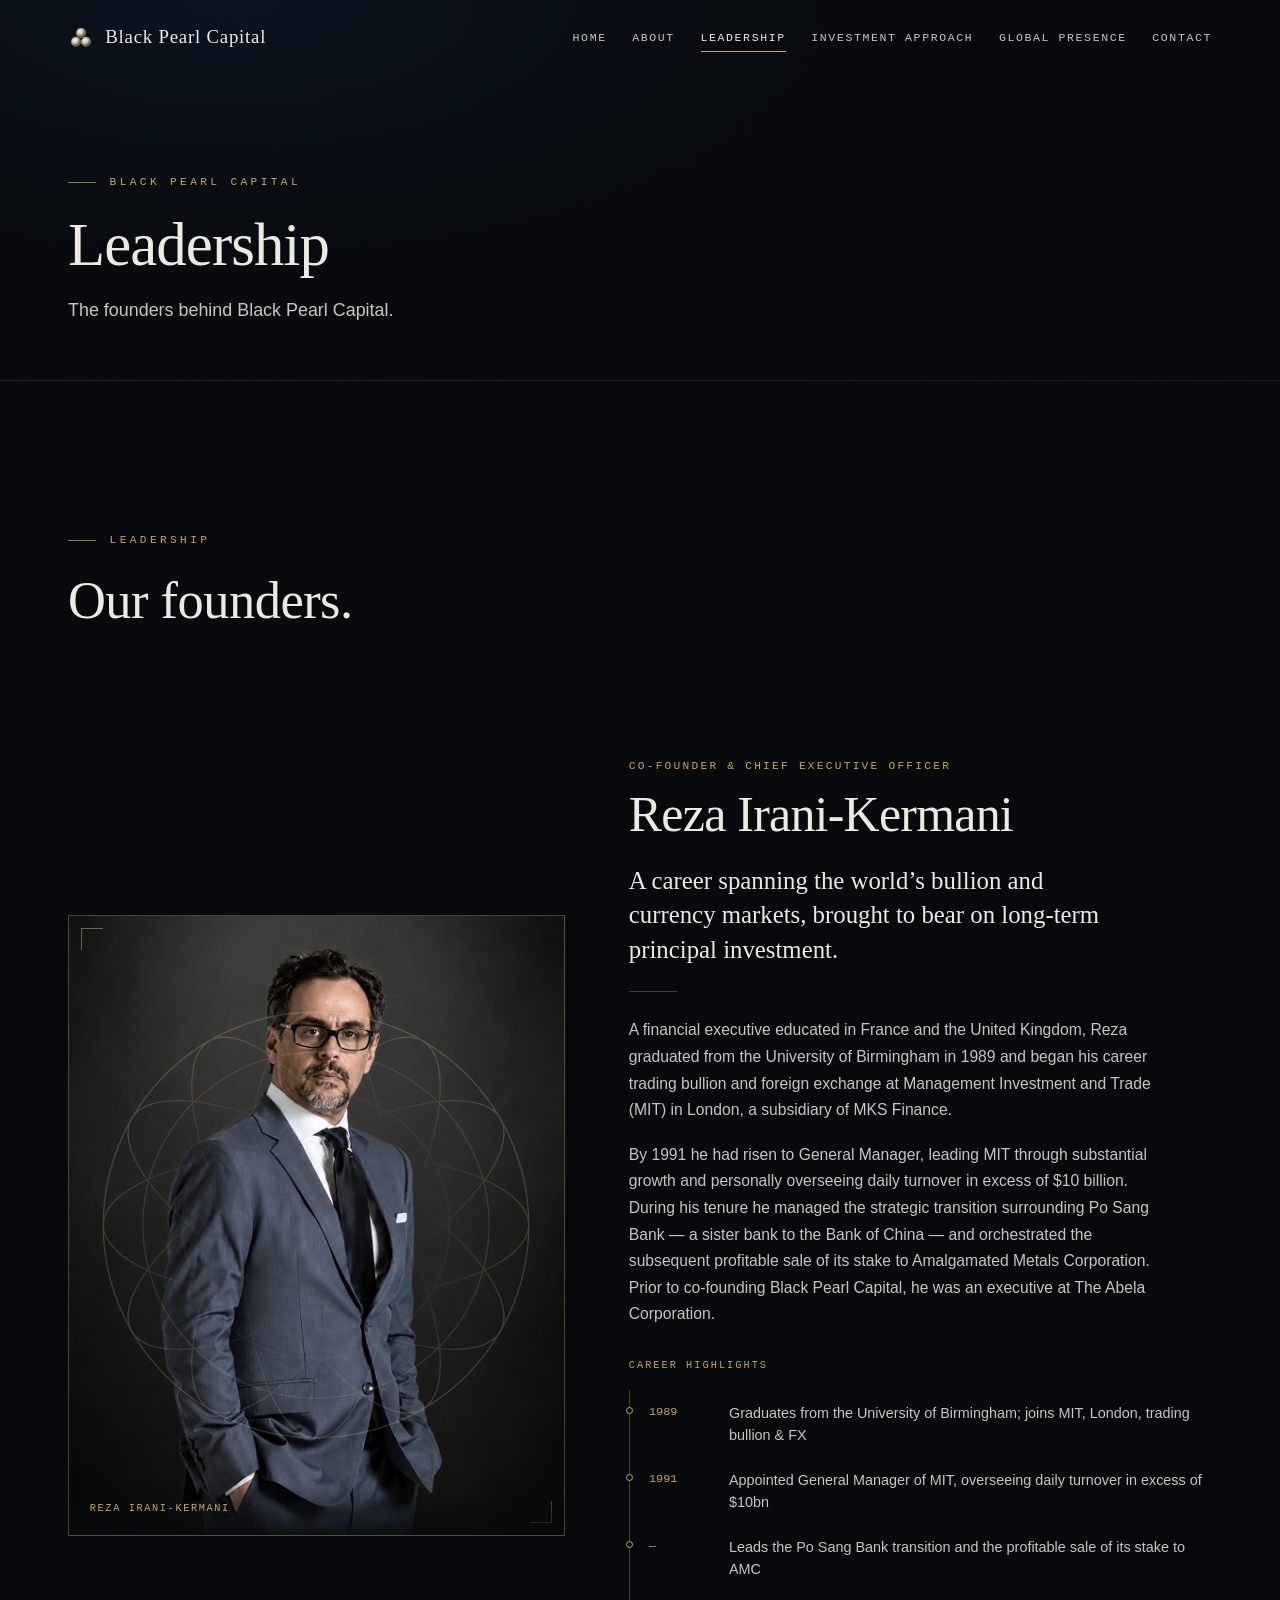
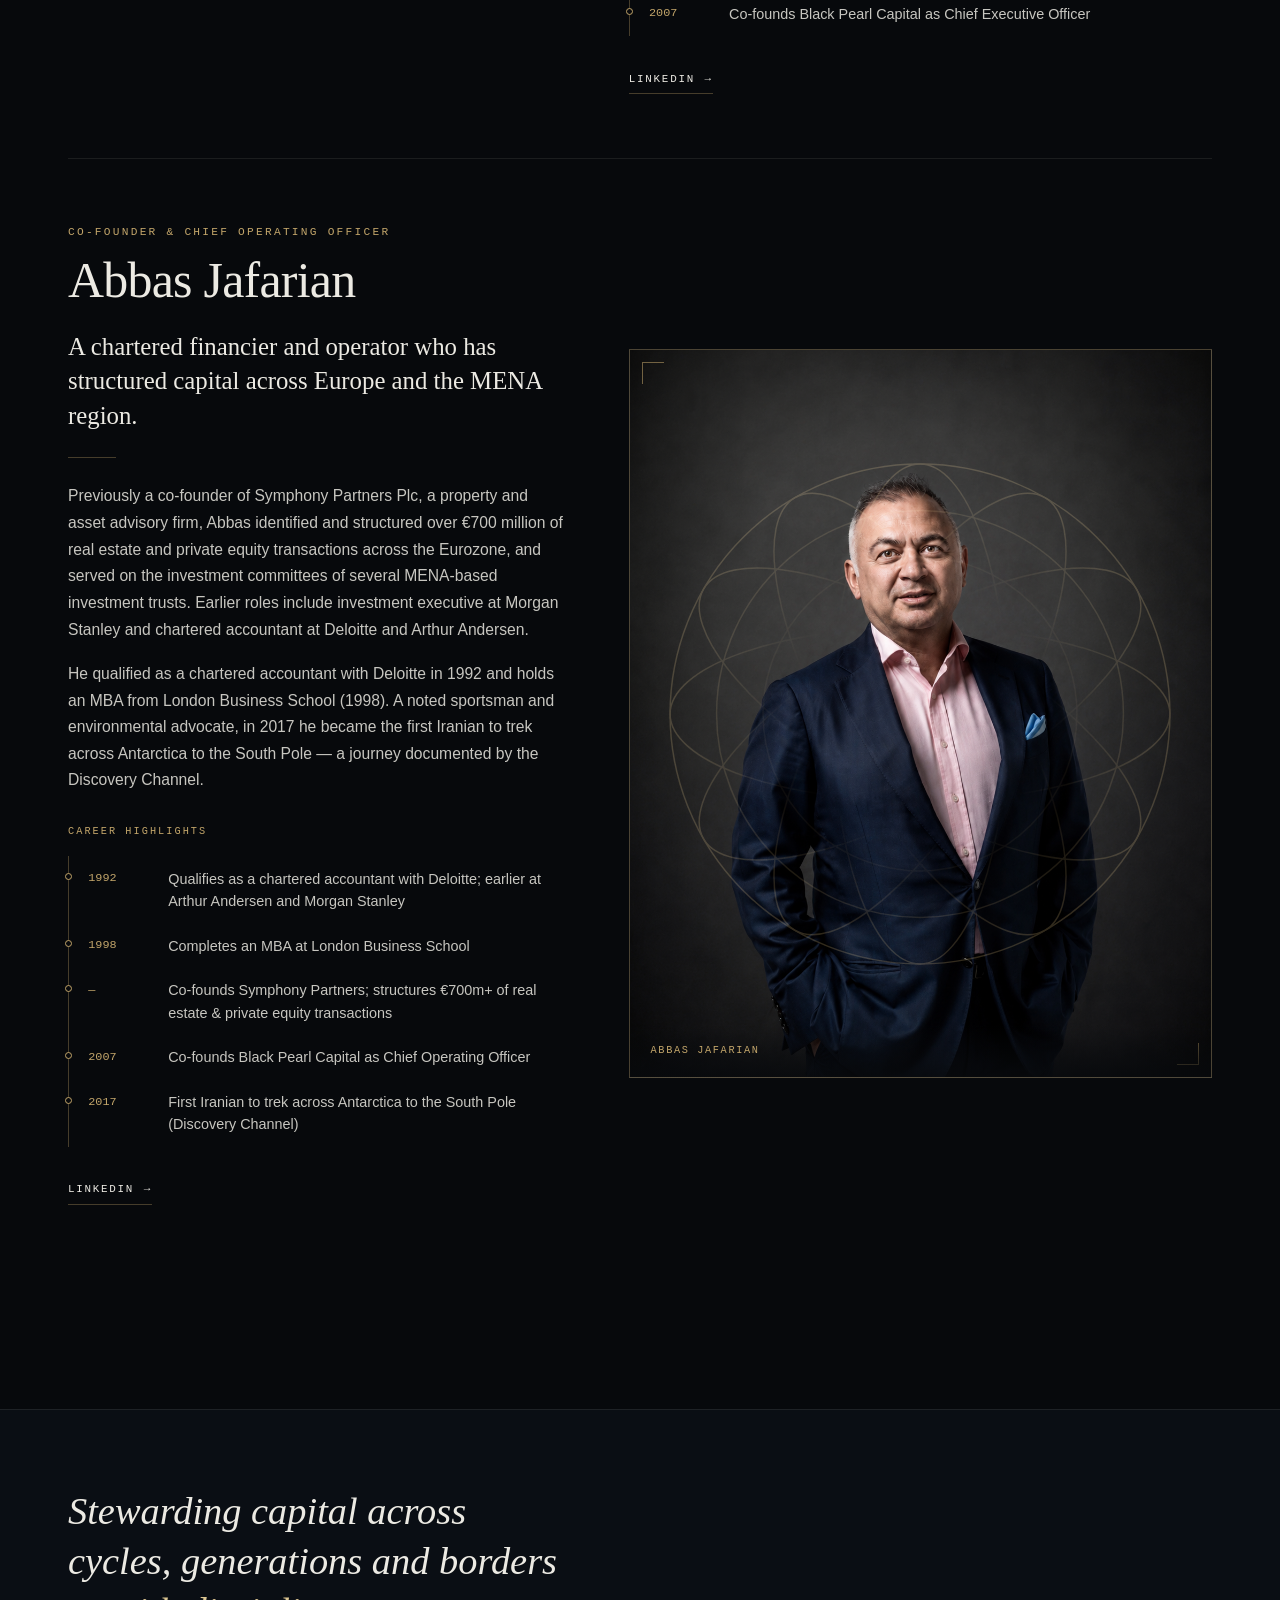
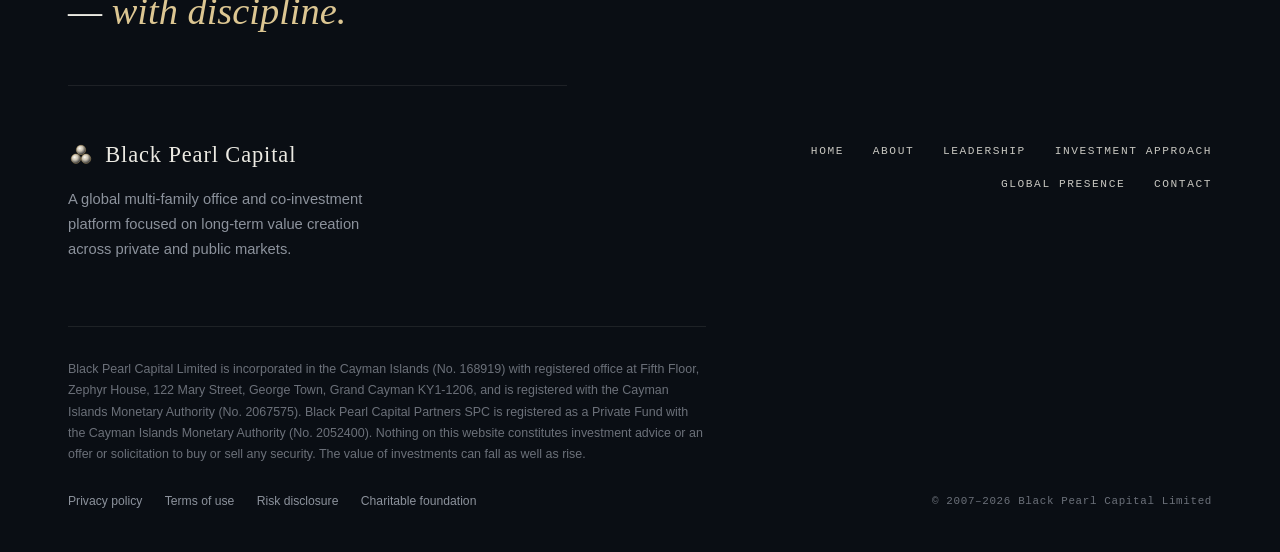
==== commit 35e45d5b: "Update leadership.html" ====
--- a/leadership.html
+++ b/leadership.html
@@ -102,7 +102,7 @@
           <article class="founder reveal">
             <div class="founder__portrait" aria-hidden="true">
               <div class="founder__media">
-               <img class="founder__photo" src="assets/img/Abbas-Jafarian.png" alt="Abbas Jafarian"> -->
+               <img class="founder__photo" src="assets/img/Abbas-Jafarian.png" alt="Abbas Jafarian">
                 <span class="founder__mono">AJ</span>
               </div>
               <svg class="founder__guilloche" viewBox="0 0 200 200" fill="none" stroke="#C2A56A" preserveAspectRatio="xMidYMid meet" aria-hidden="true">
